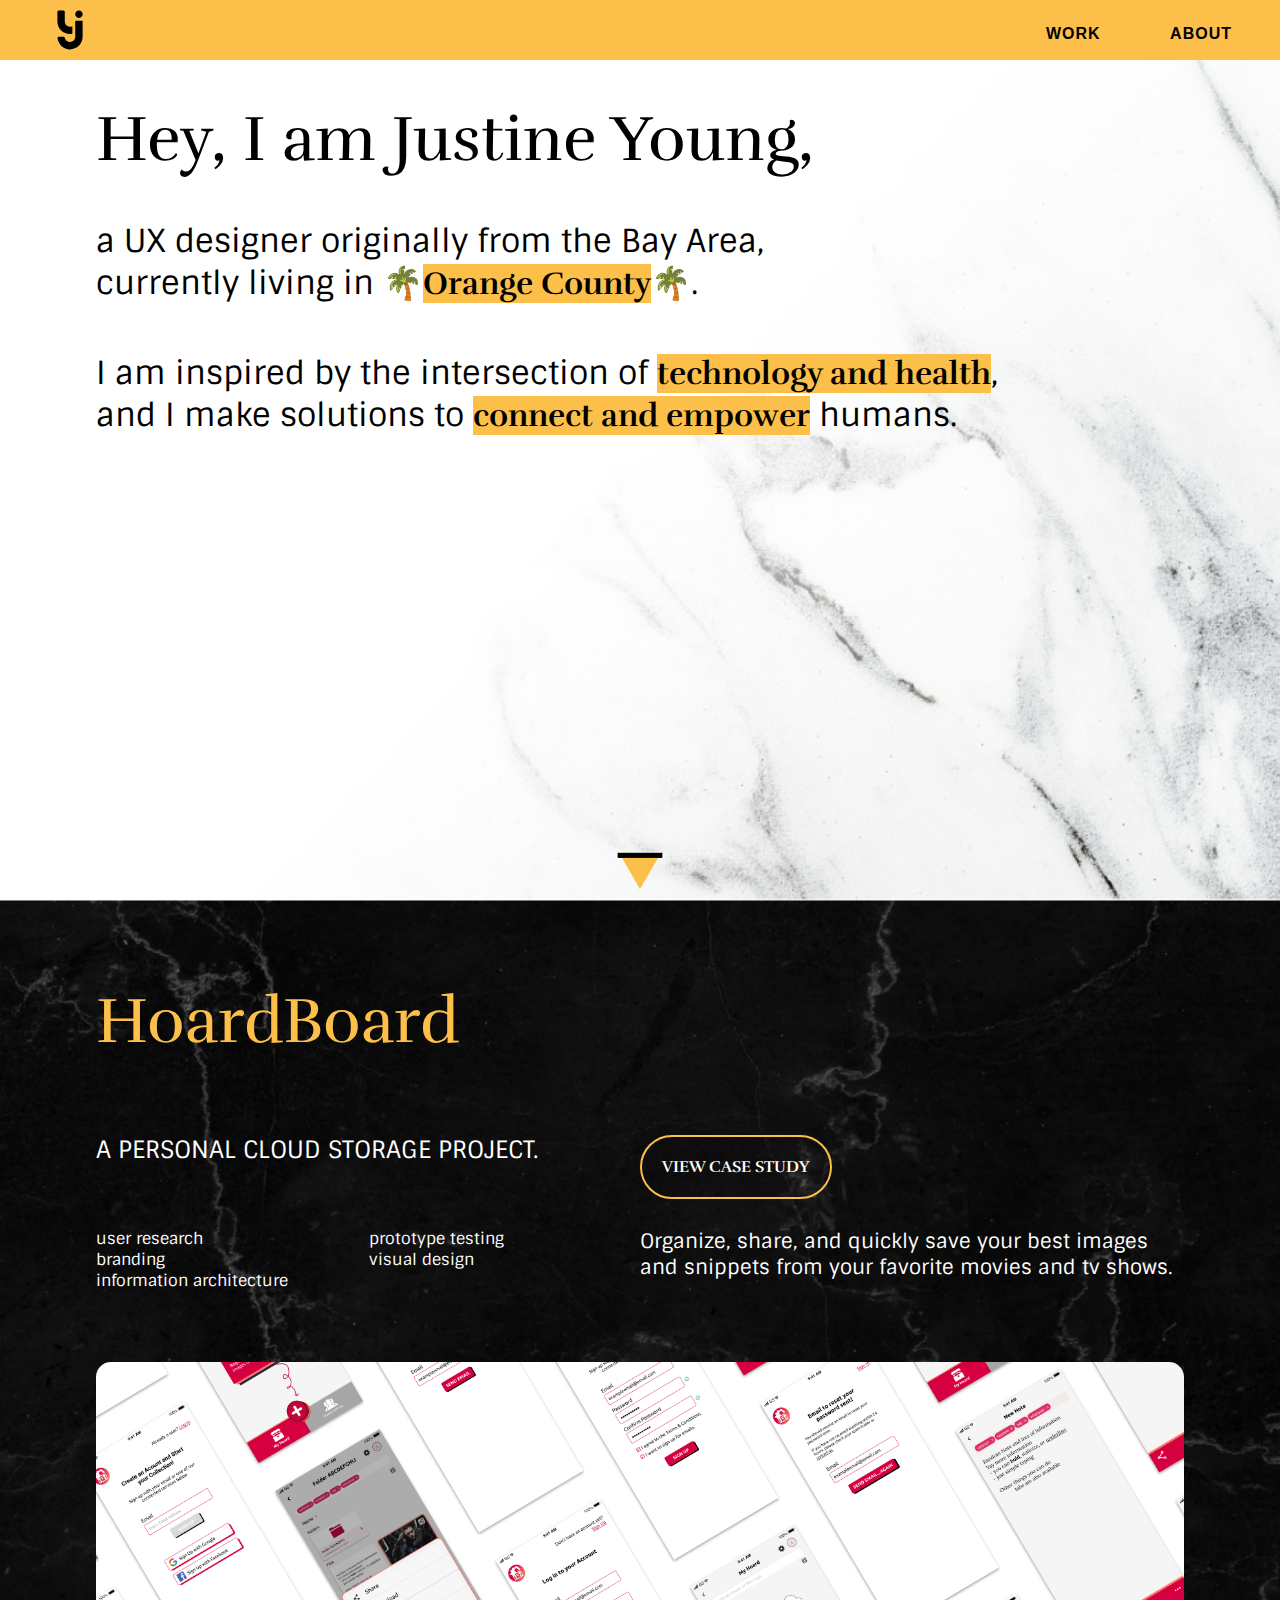
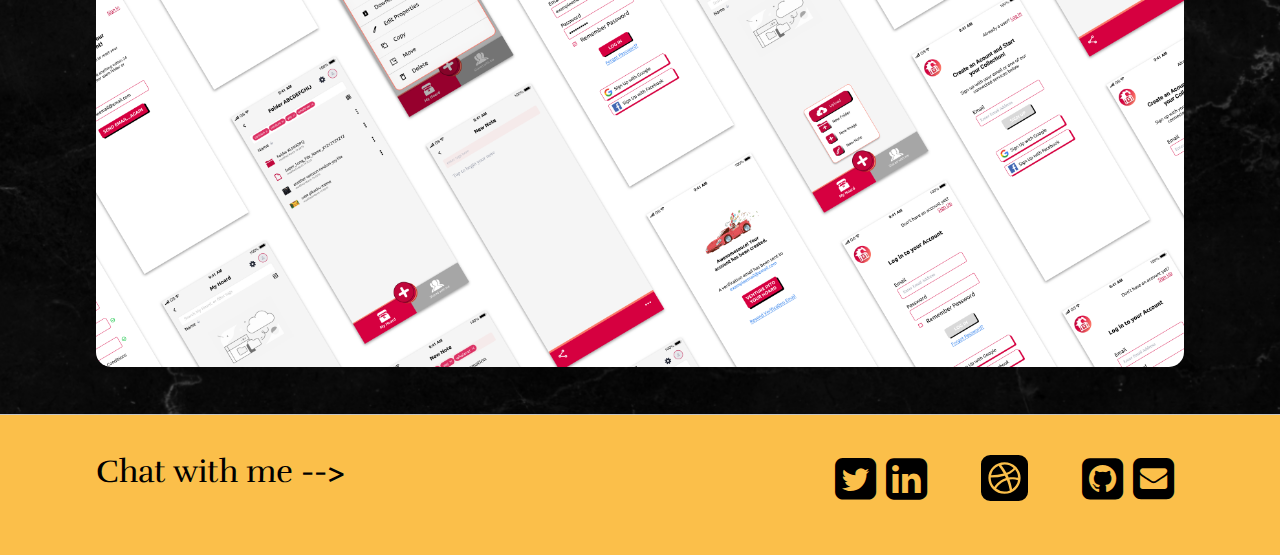
==== index.html @ e9241341 "small edits and adding hotjar tracking" ====
<!DOCTYPE html>
<html lang="en" dir="ltr">
  <head>
    <meta charset="utf-8" name="viewport" content="width=device-width, initial-scale=1">
    <title>Justine Young</title>
    <link rel="stylesheet" href="/css/reset.css">
    <link rel="stylesheet" href="/css/style.css">
    <!-- Font Awesome  -->
    <link rel="stylesheet" href="https://maxcdn.bootstrapcdn.com/font-awesome/4.7.0/css/font-awesome.min.css">
    <link href="https://fonts.googleapis.com/css?family=Rufina:400,700|Sintony:400,700&display=swap" rel="stylesheet">
    <!-- Material Design Bootstrap -->
    <link href="css/mdb.min.css" rel="stylesheet">
    <!-- Global site tag (gtag.js) - Google Analytics -->
    <script async src="https://www.googletagmanager.com/gtag/js?id=UA-151892054-1"></script>
    <script>
      window.dataLayer = window.dataLayer || [];
      function gtag(){dataLayer.push(arguments);}
      gtag('js', new Date());

      gtag('config', 'UA-151892054-1');
    </script>
    <!-- Hotjar Tracking Code for www.justinehyoung.com -->
    <script>
      (function(h,o,t,j,a,r){
          h.hj=h.hj||function(){(h.hj.q=h.hj.q||[]).push(arguments)};
          h._hjSettings={hjid:1587735,hjsv:6};
          a=o.getElementsByTagName('head')[0];
          r=o.createElement('script');r.async=1;
          r.src=t+h._hjSettings.hjid+j+h._hjSettings.hjsv;
          a.appendChild(r);
      })(window,document,'https://static.hotjar.com/c/hotjar-','.js?sv=');
    </script>
  </head>

  <body>
    <nav>
      <a href="/index.html">
        <img src="images/blacklogo-clear.svg" alt="logo" href="/index.html">
      </a>
      <a href="/project.html" alt="Work" class="vertical-center black-text"><span>Work</span></a>
      <a href="/about.html" alt="About Me" class="vertical-center black-text"><span>About</span></a>
    </nav>

    <!-- hero unit -->
    <header class="hero">
      <section class="container">
        <h1>Hey, I am Justine Young,</h1>
        <p class="herotext">
        a UX designer originally from the Bay Area,
        <br>currently living in 🌴<span class="yellowbox">Orange County</span>🌴.
        </p>
        <br>
        <p class="double-spaced herotext">
        I am inspired by the intersection of <span class="yellowbox">technology and health</span>,
        <br>
        and I make solutions to <span class="yellowbox">connect and empower</span> humans.</p>
      </section>
      <!-- <div class="arrow"> -->
        <a href="#portfolio"><img src="images/chevron.svg" alt="chevron" class="arrow"></a>
      <!-- </div> -->
    </header>

    <!-- portfolio work below -->
    <div class="portfolio" id="portfolio">
      <!-- featured work 1 - hoardboard -->
      <section class="work1 container">
        <h1>HoardBoard</h1>
        <div class="row whole switch1">
          <div class="column half2">
            <h3>A Personal Cloud Storage Project.</h3>
          </div>
          <div class="column half2">
            <a href="project.html" alt="featured work" class="viewdetails vertical-center white-text">view case study
            <a>
          </div>
        </div>
        <div class="row whole switch2">
          <div class="column half2 whole">
            <ul class="home-tasks half1">
              <li>user research</li>
              <li>branding</li>
              <li>information architecture</li>
            </ul>
            <ul class="home-tasks half1">
              <li>prototype testing</li>
              <li>visual design</li>
            </ul>
          </div>
          <div class="column half2">
            <p>Organize, share, and quickly save your best images 
              and snippets from your favorite movies and tv shows.</p>
          </div>
        </div>
        <div class="row whole switch3">
          <a href="project.html" class="hb">
            <!-- <img src="images/hoardboard-screens-white.png" 
            alt="white mobile screens" width="100%">
            <div class="middle">View Case Study</div> -->
            <div class="view overlay zoom">
                <img src="images/hoardboard-screens-white.png"
                class="img-fluid " alt="white mobile screen">
                <div class="mask flex-center rgba-white-strong">
                    <p class="black-text">View Case Study</p>
                </div>
            </div>
          </a>
          <!--Zoom effect-->
          
        </div>
      </section>
    </div>

    <footer class="container">
      <h2>Chat with me <span>--></span></h2>
      <div class="onethird">
        <a href="https://www.twitter.com/justinehyoung"><i class="fa fa-twitter-square fa-3x black-text" aria-hidden="true"></i></a>
        <a href="https://www.linkedin.com/in/justinehyoung/"><i class="fa fa-linkedin-square fa-3x black-text" aria-hidden="true"></i></a>
        <a href="https://dribbble.com/justineyoung">
          <img src="images/dribbble-square.svg" alt="" class="fa">
          <!-- <i class="fa fa-dribbble fa-3x black-text" aria-hidden="true"></i> -->
        </a>
        <a href="https://www.github.com/justineyoung"><i class="fa fa-github-square fa-3x black-text" aria-hidden="true"></i></a>
        <a href="mailto:justinehyoung@gmail.com"><i class="fa fa-envelope-square fa-3x black-text" aria-hidden="true"></i></a>
      </div>
    </footer>
  </body>
</html>
---- css/style.css ----
*, *:before, *:after {
  box-sizing: border-box;
}
/*FONT information
font-family: 'Sintony', sans-serif;
font-family: 'Rufina', serif; 
BOX SHORTHANDS
top right bottom left
vertical horizontal*/
nav {
  background-color: #FBBF4A;
  height: 60px;
  letter-spacing: 1px;
  padding: 0.5em 3em 0.5em 3em;
  position: fixed;
  text-align: right;
  text-transform: uppercase; 
  z-index: 2;
  /*elements w higher z will cause element to appear in front*/
  width: 100%;
}

.vertical-center {
  padding-left: 4em;
  position:relative;
  top: 40%;
}

nav img {
  height: 100%;
  float: left;
}

html {
  font-family: 'Sintony';
  font-size: 16px;
  scroll-behavior: smooth;
}
/* 24px is 1.5em, 32px is 2em*/
a {
  color: black;
}

main {
  display: flex;
  flex-direction: column;
  padding-top: 60px; /*should be same as nav heights*/
}

.hero {
  background: url(/images/white-marble.png) center / cover;
  display: flex;
  flex-direction: column;
  justify-content: space-between;
  padding-top: 60px; /*should be same as nav height*/
  min-height: 100vh;
}

p {
  line-height: normal;
  font-family: 'Sintony';
  font-size: 1.25em;
  padding-bottom: 1em;
}

li {
  line-height: normal;
}

.double-spaced {
  line-height: 2em;
}

h1 {
  font-size: 4em;
  font-weight: bold;
  font-family: 'Rufina', serif;
  padding-bottom: 0.75em;
}

.portfolio h1 {
  color: #FBBF4A;
}

footer h1 {
  padding-bottom: 0em;
}

.herotext {
  font-size: 2rem;
  font-family:'Sintony';
  font-weight: normal;
  line-height: normal;
}

br {
  line-height: 6em;
}

h2 {
  font-family: "Rufina";
  line-height: normal;
  font-size: 2em;
  padding-bottom: 0.5em;
  font-weight: bold;
}

h3 {
  font-family: 'Sintony';
  line-height: normal;
  text-transform: uppercase;
  font-size: 1.5em;
}

.home-tasks {
  font-family:'Sintony';
  line-height: normal;
  text-transform: lowercase;
  font-size: 1em;
}

h5 {
  line-height: normal;
}

span {
  font-weight: bold;
}

.yellowbox {
  font-family: 'Rufina', serif;
  display: inline-block;
  background-color: #FBBF4A;
}

.container {
  padding: 3em 6em 3em 6em;
  /* top right bottom left */
  /* border: 2px mediumaquamarine solid; */
}

.arrow {
  display: flex;
  align-self: flex-end;
  margin-left: auto;
  margin-right: auto;
  padding-bottom: 10px;
}

.work1 {
  background: url(/images/black-bg.png) center / cover;
  color: white;
  padding-top: 90px;
  display: flex;
  flex-flow: column wrap;
}

.work1 .column:first-child {
  padding-right: 3em;
}

/* .work1 .column:last-child {
  padding-left: 7em;
} */

.work1 img {
  width: 100%;
  border-radius: 15px;
  margin-top: 30px;
  opacity: 1;
  transition: 0.5s ease;
  backface-visibility: hidden;
}

/* .middle {
  transition: 0.5s ease;
  opacity: 0;
  position: absolute;
  top: 50%;
  left: 50%;
  transform: translate(-50%, -50%);
  -ms-transform: translate(-50%, -50%);
  text-align: center;
  border: solid 5px pink;
}

.hb:hover{
  transition: 0.5s ease;
  background-color: Grey;
  opacity: 0.5;
  z-index: 1;
}

.hb:hover .middle {
  opacity: 1;
  z-index: 1;
} */

footer {
  height: 140px;
  width: 100%;
  background-color: #FBBF4A;
  padding: 10px;
  text-align: center;
  bottom: 0;
  display: flex;
  justify-content: space-between;
  flex-flow: wrap-reverse;
}

footer .onethird {
  display: flex;
  justify-content: space-between;
  padding: 0px 5px 0px 5px;
  align-items: center;
} 

.fa {
  /* padding: 0px 5px 0px 5px; */
  margin: 0px 5px 0px 5px;
}

/* ~~~~~~~~~~~~stuff for about page~~~~~~~~~~~~ */
.top {
  display: flex;
  align-items: baseline;
  flex-flow: wrap;
}

.top h1 {
  padding-right: 0.25em;
  padding-top: 60px;
}

.me {
  width: 40%;
  float: left;
}

.introduction {
  /* width: 50%; */
  display: flex;
  flex-flow: nowrap;
  flex-flow: column;
  padding-left: 2em;
  font-size: 16px;
}

.introduction h2 {
  background-color: #FBBF4A;
  padding-bottom: 0;
  margin-bottom: 0.5em;
}

/* stuff for case study: hoardboard */
header {
  padding-top: 60px;
}

.tasks{
  font-family: Sintony;
  color: #979797;
  font-size: 18px;
  padding-top: 1em;
  /* font-weight: bold; */
  text-transform: uppercase;
}

.title p {
  font-size: 1em;
}

/* .intro h1 {
  background-color: #FBBF4A;
  display: block;
} */

.whole{
  display: flex;
  justify-content: space-between;
  flex-flow: wrap;
}

.half1 {
  width: 45%;
  /* padding-right: ; */
  /* height: auto; */
  /* border: 2px blue solid; */
}

.half2 {
  width: 50%;
  height: auto;
  /* padding-left: 20px; */
  /* border: purple 2px solid; */
}

.onethird img {
  width: 32%;
  height: auto;
}

.italic {
  font-style: italic;
}

.headerdetails {
  background-color: #3E3E3E;
  color: white;
  padding: 3em;
  display: flex;
  justify-content: space-around;
  flex-direction: column;
  /* border: 3px green solid; */
}

.headertext {
  display: flex;
  justify-content: space-between;
  padding-bottom: 2em;
  /* border: 5px red solid; */
}

.problem li {
  padding-bottom: 2em;
}

.onefourth {
  width: 50%;
  display: flex;
  justify-content: space-between;
  /* border: 2px red solid; */
}

.center {
  display: flex;
  justify-content: center;
  align-self: center;
  /* text-align: center; */
  flex-direction: column;
  align-content: center;
  justify-self: center;
  justify-items: center;
  margin: 0 auto;
  /* border: 2px sienna solid; */
}

.spanimage {
  padding-top: 50px;
  display: flex;
  flex-direction: column;
  justify-content: space-between;
}

.title {
  background-color: #FBBF4A;
  display: flex;
  padding: 2em;
  /* top right bottom left */
  /* border: pink 2px solid; */
  flex-direction: column;
  font-size: 1.25em;
}

.caption {
  font-size: 0.85em;
  text-align: center;
  padding: 0.5em;
}

.title h2 {
  text-align: center;
  padding-bottom: 1em;
}

.title p {
  width: 75%;
  align-self: center;
}

h4 {
  font-family: 'Rufina';
  font-size: 1.25em;
  padding-bottom: 1em;
}

.halfspace {
  padding-bottom: 1em;
}

.space {
  padding-bottom: 2em;
}

.viewdetails {
  /* background-color: #FBBF4A; */
  padding: 1.25em;
  border-radius: 2em;
  text-align: center;
  font-weight: bold;
  font-family: 'Rufina';
  text-transform: uppercase;
  font-size: 1em;
  /* display: block; */
  margin-top: 2em;
  border: 2px solid #FBBF4A;
}

.callout {
  background-color: #454545;
  color: white;
  padding: 2em;
  font-size: 1.25rem;
  margin-left: 3em;
  margin-right: 3em;
  margin-bottom: 3em;
}

.callouttitle {
  font-weight: bold;
  padding-bottom: 1em;
}

.wrapper {
  padding-left: 1em;
  padding-right: 1em;
}

.onethird {
  width: 33%;
  /* padding: 2em; */
  height: auto;
  /* border: 2px palevioletred solid; */
}

.competitiveanalysis {
  padding: 3em;
  text-align: center;
  /* border: 2px salmon solid; */
}

.facts li {
  padding-bottom: 1em;
  padding-left: 1em;
  padding-right: 1em;
  text-align: left;
  /* border: 2px solid pink; */
}

.seventyfive {
  width: 75%;
  line-height: normal;
  /* padding-bottom: 1em; */
}

.userpersonas {
  padding-left: 6em;
  padding-right: 6em;
  /* border: 2px red solid; */
}

.persona {
  padding: 2em;
  /* border: 2px pink solid; */
}

h5 {
  font-size: 1.5em;
  color: #979797;
  font-weight: bold;
  padding-bottom: 0.75em;
}

th, td {
  vertical-align: middle;
  text-align: left;
  padding: 1em;
}

th {
  font-weight: bold;
  font-size: 1.25em;
  /* background-color: #FBBF4A; */
  border-top-left-radius: 10px;
  border-top-right-radius: 10px;
}

table, th, td {
  border-bottom: 1px lightgoldenrodyellow solid;
  /* padding: 1em; */
}

table {
  width:80%;
  line-height: normal;
  background-color: #FBBF4A;
  /* background-color: #F3F3F3; */
  border-radius: 10px;
}

/* tr:nth-child(even) {
  background-color: #FFDB94;
} */

td:first-child {
  padding-right: 5em;
}

.userflows {
  display: flex;
  flex-flow: column nowrap;
}

.highlight {
  /* background-color: #343333; */
  background-color: #F3F3F3;
  /* color: white; */
  padding: 2em 4em 2em 4em;
}

.highlighttext {
  font-size: 1.25em;
  text-align: center;
  font-weight: bold;
}

ol {
  list-style-type: numeric;
  list-style-position: inside;
}

.row {
  /* border: 2px seagreen solid; */
  display: flex;
  padding-top: 2em;
}

.column img {
  width: 100%;
  display:flex;
  /* justify-content: flex-end; */
  /* align-items: baseline; */
}

.moodboard.column {
  padding-left: 4em;
  padding-right: 4em;
}

.moodboard.column h4 {
  font-size: 1.5em;
  font-weight: bold;
}

.brainstorm.column {
  padding-left: 1em;
  padding-right: 1em;
}

.brainstorm.row {
  padding-left: 2em;
  padding-right: 2em;
}

.refine {
  background-color: #F3F3F3;
}

.half2.refine img {
  padding-bottom: 2em;  
}

.preferencetests {
  background-color: #444;
  color: white;
  padding: 5em;
  /* border: 2px red solid; */
  margin-left: 3em;
  margin-right: 3em;
}

.conclusion {
  background-color: black;
  color: white;
  padding: 8em 5em 8em 5em;
}

.twothirds {
  width: 66%;
  height: auto;
  /* border: 2px solid slateblue; */
}

  /* for every h2 element in a div with 
  row class in the conclusion class */
.conclusion div.row h2 {
  text-align: right;
}

.preferencetests h5 {
  color: white;
}

.test, .challenge {
  padding-top: 3em;
  padding-bottom: 3em;
}

.test .whole {
  /* border: 5px #FBBF4A solid; */
  background-color: #5F5F5F;
  padding: 3em;
  border-radius: 10px;
  margin-bottom: 2em;
}

.test1 .row:last-child, .test2 .row:last-child, .challenge .row {
  padding-top: 0px;
}

.test .twothirds {
  width: 60%;
}

hr {
  background-color: #FBBF4A;
  /* display: block; */
  height: 1px;
  border:0;
  width: 50%;
  border-color: #FBBF4A;
  color: #FBBF4A;
}

.usabilitytests .column {
  padding: 2em;
}

.usabilitytests h5 {
  color: black;
}

.spacebefore {
  padding-top: 5em;
}

.finalmockups .whole{
  background: url(/hoardboardimages/finalmockups-mobile.png) center / cover;
  display: flex;
  min-height: 75vh;
  justify-content: center;
}

.finalmockups .viewdetails {
  background-color: #FBBF4A;
}

.conclusion .onethird {
  padding-right: 2em;
}

.underline {
  border-bottom: 2px #FBBF4A solid;
  display: inline-block;
  line-height: 18px;
  margin-bottom: 0.75em;
}

.underline-simple {
  text-decoration: underline;
  text-decoration-color: #FBBF4A;
}

/* .column {
  border: 2px orange dotted;
} */

/* phones */
@media screen and (max-width: 575px) {
  .container {
    padding: 1em;
  }

  .row {
    flex-flow: wrap column;
  }

  .onethird {
    width: 100%;
    margin-top: 1em;
  }
  .intro img {
    display: none;
  }

  .intro a {
    background: #FBBF4A;
  }

  footer .onethird {
    width: 100%;
  }
  
}

/* tablets */
@media screen and (max-width: 991px) {
  .container {
    padding: 2em;
  }
  .me {    
    padding: 200px;
    background: url(/images/aboutme.jpg) center / cover;
    margin-bottom: 2em;
  }

  .aboutme img {
    display: none;
  }

  .introduction {
    display: flex;
    flex-flow: column nowrap;
    padding-left: 0em;
    }

  .top h1{
    padding-bottom: 0.2em;
  }

  .aboutme {
    display: flex;
    float: none;
    flex-flow: column wrap;
  }

  .me {
    width: 100%;
    height: 30%;
  }

  .work1 h3, .work1 h1, .work1 .viewdetails {
    text-align: center;
    display: flex;
    justify-content: center;
    width: 100%;
  }

  .whole, .solution, .headertext {
    flex-flow: wrap column;
  }

  .whole.competitiveanalysis {
    flex-flow: wrap;
  }

  .work1 .half1, .work1 .half2,
  .work1 .row, .work1 .column:first-child {
    padding-top: 0.25em;
    margin-top: 0;
  }

  .work1 .whole.half2 {
    display: flex;
    flex-flow: row;
    padding-bottom: 1em;
  }

  .work1 .home-tasks.half1 {
    width:  50%;
  }

  /* .work1 .half2.whole {
    width: 75%;
    align-self: center;
  } */

  /* .switch1 {
    order: 1;
    border: 2px red solid;
  }

  .switch2 {
    order: 3;
    border: 2px orange solid;
  }

  .switch3 {
    order: 2;
    border: 2px yellow solid; 
  }*/
  .column {
    margin-top: 1em;
    margin-bottom: 1em;
  }
  
  .half1, .half2, .onefourth, .twothirds, .seventyfive, table{
    width: 100%;
    margin-top: 1em;
  }

  .intro .half2 {
    display: flex;
    flex-flow: row wrap;
  }

  /* tasks */
  .intro .half1 .whole{
    display: flex;
    flex-flow: row;
  }

  .userpersonas {
    padding: 0;
  }
  
  .conclusion div.row h2 {
    text-align: left;
  }

  .conclusion {
    padding: 2em;
  }

  .preferencetests {
    padding: 1.5em;
    margin-left: 2em;
    margin-right: 2em;
  }

  .test .twothirds, .test .onethird {
    width: 100%;
  }

  .test1 .whole, .test2 .whole {
    display: flex;
    flex-flow: wrap-reverse;
  }

  footer {
    display: flex;
    flex-flow: column;
    height: auto;
    text-align: center;
    align-items: center;
  }

  footer span {
    display: none;
  }

  footer .onethird {
    width: 50%;
  }
}

/* laptops */
@media screen and (max-width: 1199px) {
 
}
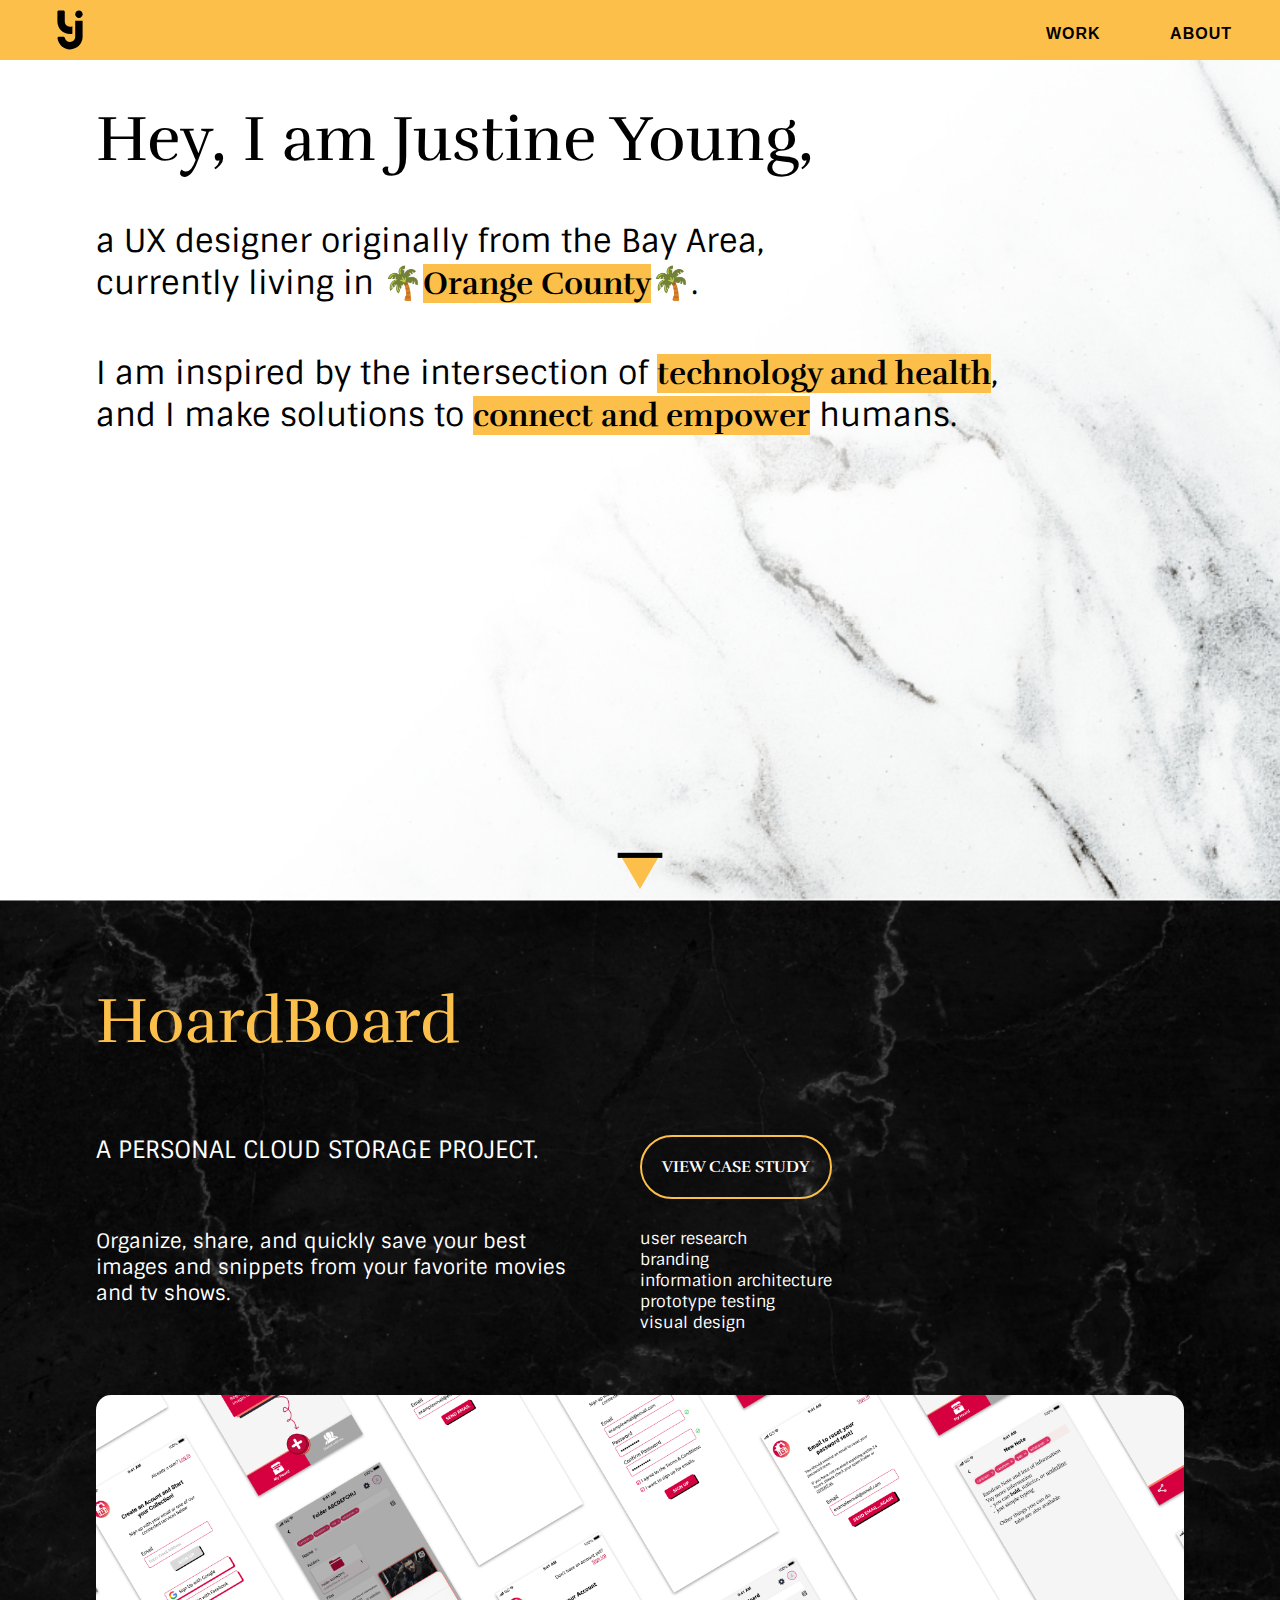
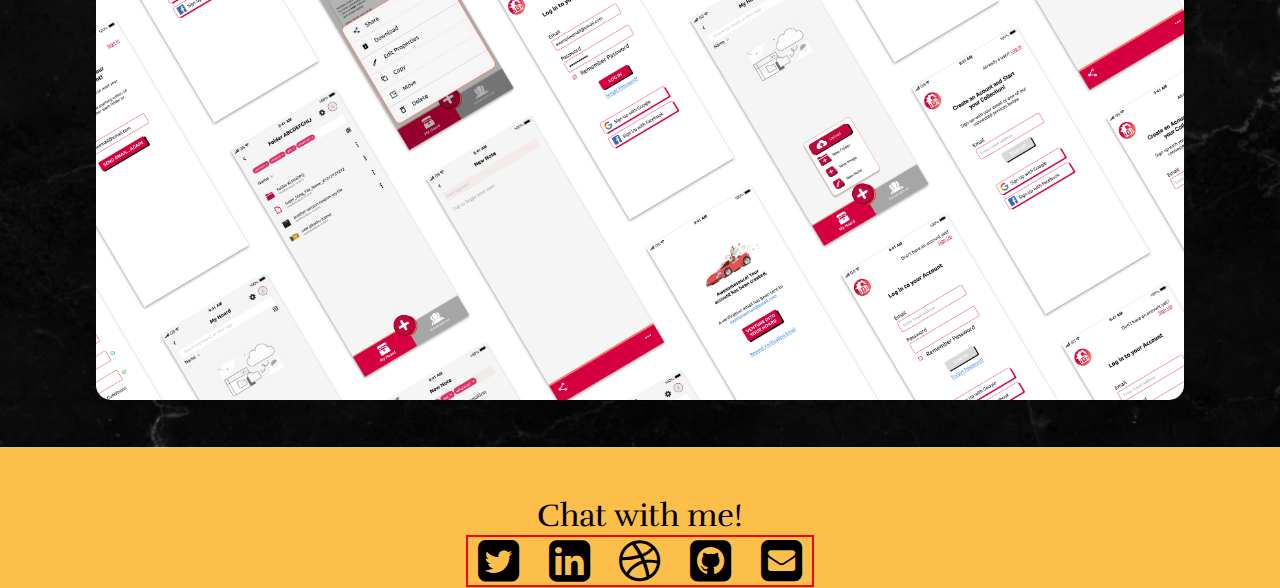
==== commit 33b7a512: "update to layout and footer updates" ====
--- a/index.html
+++ b/index.html
@@ -37,8 +37,8 @@
       <a href="/index.html">
         <img src="images/blacklogo-clear.svg" alt="logo" href="/index.html">
       </a>
-      <a href="/project.html" alt="Work" class="vertical-center black-text"><span>Work</span></a>
-      <a href="/about.html" alt="About Me" class="vertical-center black-text"><span>About</span></a>
+      <a href="/project.html" alt="Work" class="vertical-center"><span>Work</span></a>
+      <a href="/about.html" alt="About Me" class="vertical-center"><span>About</span></a>
     </nav>
 
     <!-- hero unit -->
@@ -64,32 +64,39 @@
     <div class="portfolio" id="portfolio">
       <!-- featured work 1 - hoardboard -->
       <section class="work1 container">
-        <h1>HoardBoard</h1>
+        <a href="/project.html"><h1>HoardBoard</h1>
+        </a>
         <div class="row whole switch1">
           <div class="column half2">
             <h3>A Personal Cloud Storage Project.</h3>
           </div>
           <div class="column half2">
             <a href="project.html" alt="featured work" class="viewdetails vertical-center white-text">view case study
-            <a>
+            </a>
           </div>
         </div>
         <div class="row whole switch2">
+          <div class="column half2">
+            <p>Organize, share, and quickly save your best images 
+              and snippets from your favorite movies and tv shows.</p>
+          </div>
           <div class="column half2 whole">
             <ul class="home-tasks half1">
               <li>user research</li>
               <li>branding</li>
               <li>information architecture</li>
-            </ul>
-            <ul class="home-tasks half1">
               <li>prototype testing</li>
               <li>visual design</li>
             </ul>
+            <!-- <ul class="home-tasks half1">
+              <li>prototype testing</li>
+              <li>visual design</li>
+            </ul> -->
           </div>
-          <div class="column half2">
+          <!-- <div class="column half2">
             <p>Organize, share, and quickly save your best images 
               and snippets from your favorite movies and tv shows.</p>
-          </div>
+          </div> -->
         </div>
         <div class="row whole switch3">
           <a href="project.html" class="hb">
@@ -105,19 +112,21 @@
             </div>
           </a>
           <!--Zoom effect-->
-          
         </div>
       </section>
     </div>
 
     <footer class="container">
-      <h2>Chat with me <span>--></span></h2>
+      <div>
+        
+      </div>
+      <h2>Chat with me!</h2>
       <div class="onethird">
         <a href="https://www.twitter.com/justinehyoung"><i class="fa fa-twitter-square fa-3x black-text" aria-hidden="true"></i></a>
         <a href="https://www.linkedin.com/in/justinehyoung/"><i class="fa fa-linkedin-square fa-3x black-text" aria-hidden="true"></i></a>
         <a href="https://dribbble.com/justineyoung">
-          <img src="images/dribbble-square.svg" alt="" class="fa">
-          <!-- <i class="fa fa-dribbble fa-3x black-text" aria-hidden="true"></i> -->
+          <!-- <img src="images/dribbble-square.svg" alt="" class="fa"> -->
+          <i class="fa fa-dribbble fa-3x black-text" aria-hidden="true"></i>
         </a>
         <a href="https://www.github.com/justineyoung"><i class="fa fa-github-square fa-3x black-text" aria-hidden="true"></i></a>
         <a href="mailto:justinehyoung@gmail.com"><i class="fa fa-envelope-square fa-3x black-text" aria-hidden="true"></i></a>
--- a/css/style.css
+++ b/css/style.css
@@ -41,6 +41,10 @@
   color: black;
 }
 
+nav a:hover {
+  color: white;
+}
+
 main {
   display: flex;
   flex-direction: column;
@@ -82,7 +86,7 @@
   color: #FBBF4A;
 }
 
-footer h1 {
+footer h2 {
   padding-bottom: 0em;
 }
 
@@ -200,12 +204,15 @@
   height: 140px;
   width: 100%;
   background-color: #FBBF4A;
-  padding: 10px;
+  padding-top: 3em;
+  padding-bottom: 3em;
   text-align: center;
   bottom: 0;
   display: flex;
-  justify-content: space-between;
-  flex-flow: wrap-reverse;
+  /* justify-content: space-between; */
+  /* flex-flow: wrap-reverse; */
+  flex-flow: column;
+  align-items: center;
 }
 
 footer .onethird {
@@ -213,7 +220,12 @@
   justify-content: space-between;
   padding: 0px 5px 0px 5px;
   align-items: center;
+  border: 2px red solid;
 } 
+
+footer a:hover {
+  background: white;
+}
 
 .fa {
   /* padding: 0px 5px 0px 5px; */
@@ -290,7 +302,9 @@
 
 .half2 {
   width: 50%;
-  height: auto;
+  /* height: auto; */
+  display: block;
+  /* height: 100%; */
   /* padding-left: 20px; */
   /* border: purple 2px solid; */
 }
@@ -298,6 +312,7 @@
 .onethird img {
   width: 32%;
   height: auto;
+  /* border: seagreen 2px solid; */
 }
 
 .italic {
@@ -347,6 +362,7 @@
 
 .spanimage {
   padding-top: 50px;
+  align-items: center;
   display: flex;
   flex-direction: column;
   justify-content: space-between;
@@ -411,8 +427,8 @@
   color: white;
   padding: 2em;
   font-size: 1.25rem;
-  margin-left: 3em;
-  margin-right: 3em;
+  margin-left: 10em;
+  margin-right: 10em;
   margin-bottom: 3em;
 }
 
@@ -427,7 +443,7 @@
 }
 
 .onethird {
-  width: 33%;
+  width: 32%;
   /* padding: 2em; */
   height: auto;
   /* border: 2px palevioletred solid; */
@@ -437,6 +453,11 @@
   padding: 3em;
   text-align: center;
   /* border: 2px salmon solid; */
+}
+
+.shadow {
+  -webkit-box-shadow: 0 0 10px #C5c5c5;
+  box-shadow: 0 0 10px #C5c5c5;
 }
 
 .facts li {
@@ -571,8 +592,8 @@
 }
 
 .preferencetests {
-  background-color: #444;
-  color: white;
+  background-color: #F5F5F5;
+  color: black;
   padding: 5em;
   /* border: 2px red solid; */
   margin-left: 3em;
@@ -598,7 +619,7 @@
 }
 
 .preferencetests h5 {
-  color: white;
+  color: black;
 }
 
 .test, .challenge {
@@ -608,7 +629,7 @@
 
 .test .whole {
   /* border: 5px #FBBF4A solid; */
-  background-color: #5F5F5F;
+  background-color: #D3D3D3;
   padding: 3em;
   border-radius: 10px;
   margin-bottom: 2em;
@@ -644,6 +665,10 @@
   padding-top: 5em;
 }
 
+.marginbefore {
+  margin-top: 5em;
+}
+
 .finalmockups .whole{
   background: url(/hoardboardimages/finalmockups-mobile.png) center / cover;
   display: flex;
@@ -689,6 +714,7 @@
     width: 100%;
     margin-top: 1em;
   }
+
   .intro img {
     display: none;
   }
@@ -708,6 +734,7 @@
   .container {
     padding: 2em;
   }
+
   .me {    
     padding: 200px;
     background: url(/images/aboutme.jpg) center / cover;
@@ -800,8 +827,8 @@
   }
 
   .intro .half2 {
-    display: flex;
-    flex-flow: row wrap;
+    display: block;
+    /* flex-flow: row wrap; */
   }
 
   /* tasks */
@@ -845,9 +872,9 @@
     align-items: center;
   }
 
-  footer span {
+  /* footer span {
     display: none;
-  }
+  } */
 
   footer .onethird {
     width: 50%;
@@ -856,5 +883,10 @@
 
 /* laptops */
 @media screen and (max-width: 1199px) {
- 
+  /* .container {
+    padding-top: 2em;
+    padding-bottom: 2em;
+    padding-left: 5em;
+    padding-right: 5em;
+  } */
 }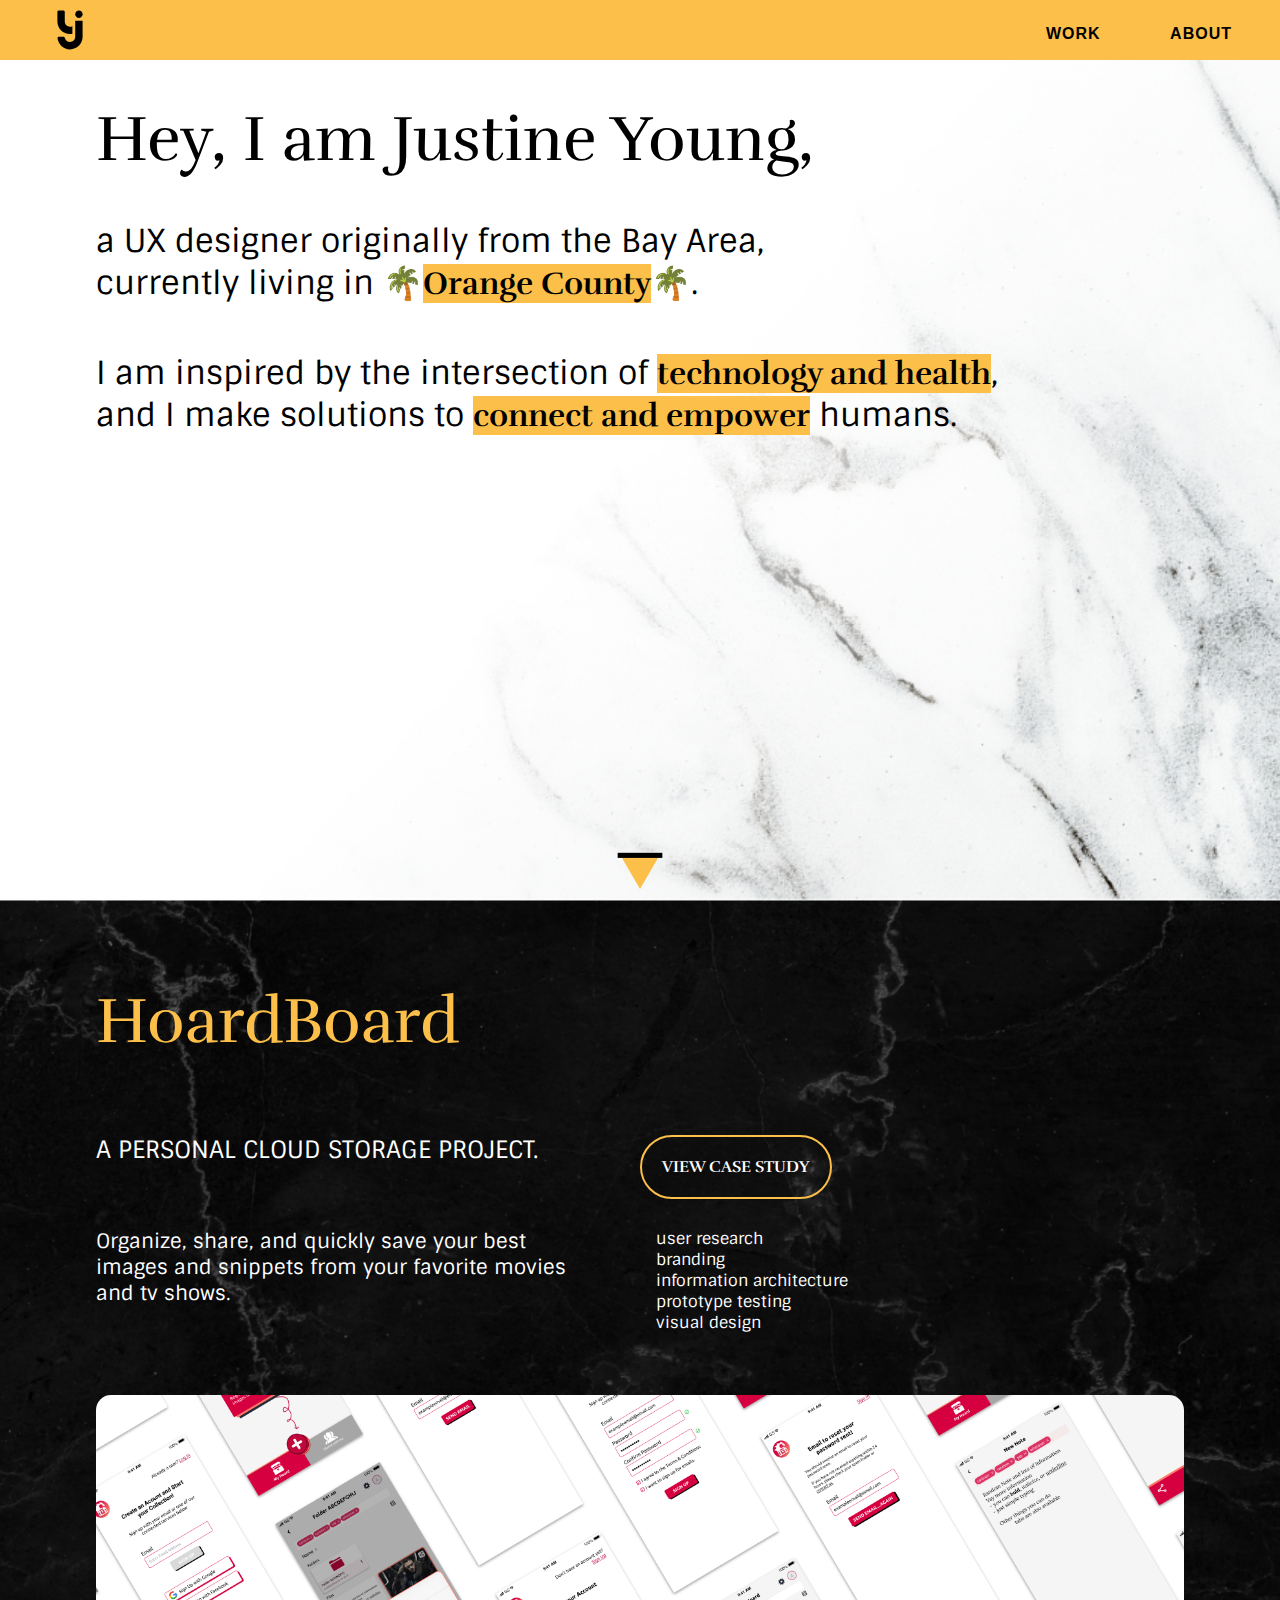
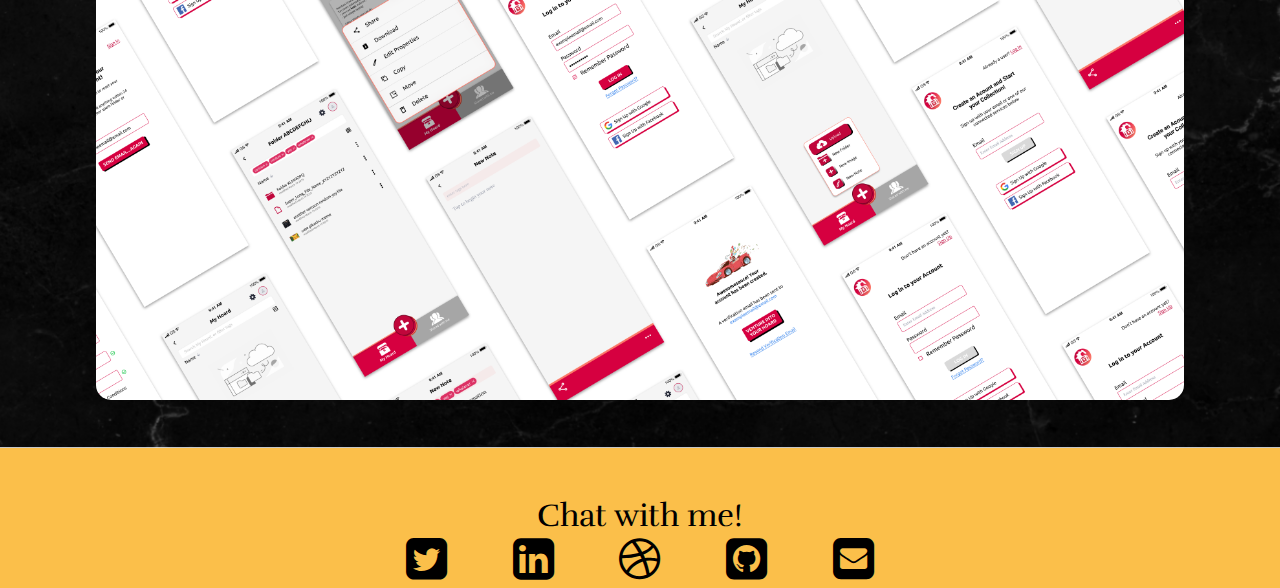
==== commit a4b3b3fa: "footer layout" ====
--- a/index.html
+++ b/index.html
@@ -117,19 +117,18 @@
     </div>
 
     <footer class="container">
-      <div>
-        
-      </div>
-      <h2>Chat with me!</h2>
-      <div class="onethird">
-        <a href="https://www.twitter.com/justinehyoung"><i class="fa fa-twitter-square fa-3x black-text" aria-hidden="true"></i></a>
-        <a href="https://www.linkedin.com/in/justinehyoung/"><i class="fa fa-linkedin-square fa-3x black-text" aria-hidden="true"></i></a>
-        <a href="https://dribbble.com/justineyoung">
-          <!-- <img src="images/dribbble-square.svg" alt="" class="fa"> -->
-          <i class="fa fa-dribbble fa-3x black-text" aria-hidden="true"></i>
-        </a>
-        <a href="https://www.github.com/justineyoung"><i class="fa fa-github-square fa-3x black-text" aria-hidden="true"></i></a>
-        <a href="mailto:justinehyoung@gmail.com"><i class="fa fa-envelope-square fa-3x black-text" aria-hidden="true"></i></a>
+      <div class="box center">
+        <h2>Chat with me!</h2>
+        <div class="onethird">
+          <a href="https://www.twitter.com/justinehyoung"><i class="fa fa-twitter-square fa-3x black-text" aria-hidden="true"></i></a>
+          <a href="https://www.linkedin.com/in/justinehyoung/"><i class="fa fa-linkedin-square fa-3x black-text" aria-hidden="true"></i></a>
+          <a href="https://dribbble.com/justineyoung">
+            <!-- <img src="images/dribbble-square.svg" alt="" class="fa"> -->
+            <i class="fa fa-dribbble fa-3x black-text" aria-hidden="true"></i>
+          </a>
+          <a href="https://www.github.com/justineyoung"><i class="fa fa-github-square fa-3x black-text" aria-hidden="true"></i></a>
+          <a href="mailto:justinehyoung@gmail.com"><i class="fa fa-envelope-square fa-3x black-text" aria-hidden="true"></i></a>
+        </div>
       </div>
     </footer>
   </body>
--- a/css/style.css
+++ b/css/style.css
@@ -121,6 +121,7 @@
   line-height: normal;
   text-transform: lowercase;
   font-size: 1em;
+  padding-left: 1em;
 }
 
 h5 {
@@ -204,23 +205,29 @@
   height: 140px;
   width: 100%;
   background-color: #FBBF4A;
-  padding-top: 3em;
-  padding-bottom: 3em;
+  /* padding-top: 3em;
+  padding-bottom: 3em; */
   text-align: center;
-  bottom: 0;
-  display: flex;
-  /* justify-content: space-between; */
-  /* flex-flow: wrap-reverse; */
+  /* bottom: 0; */
+}
+
+.box {
+  display: flex;
   flex-flow: column;
-  align-items: center;
+  /* align-content: center; */
+  width: 50%;
+  /* align-self: center; */
+  /* border: green 2px solid; */
 }
 
 footer .onethird {
-  display: flex;
-  justify-content: space-between;
+  width: 100%;
+  display: flex;
+  justify-content: space-around;
   padding: 0px 5px 0px 5px;
   align-items: center;
-  border: 2px red solid;
+  align-self: center;
+  /* border: 2px red solid; */
 } 
 
 footer a:hover {
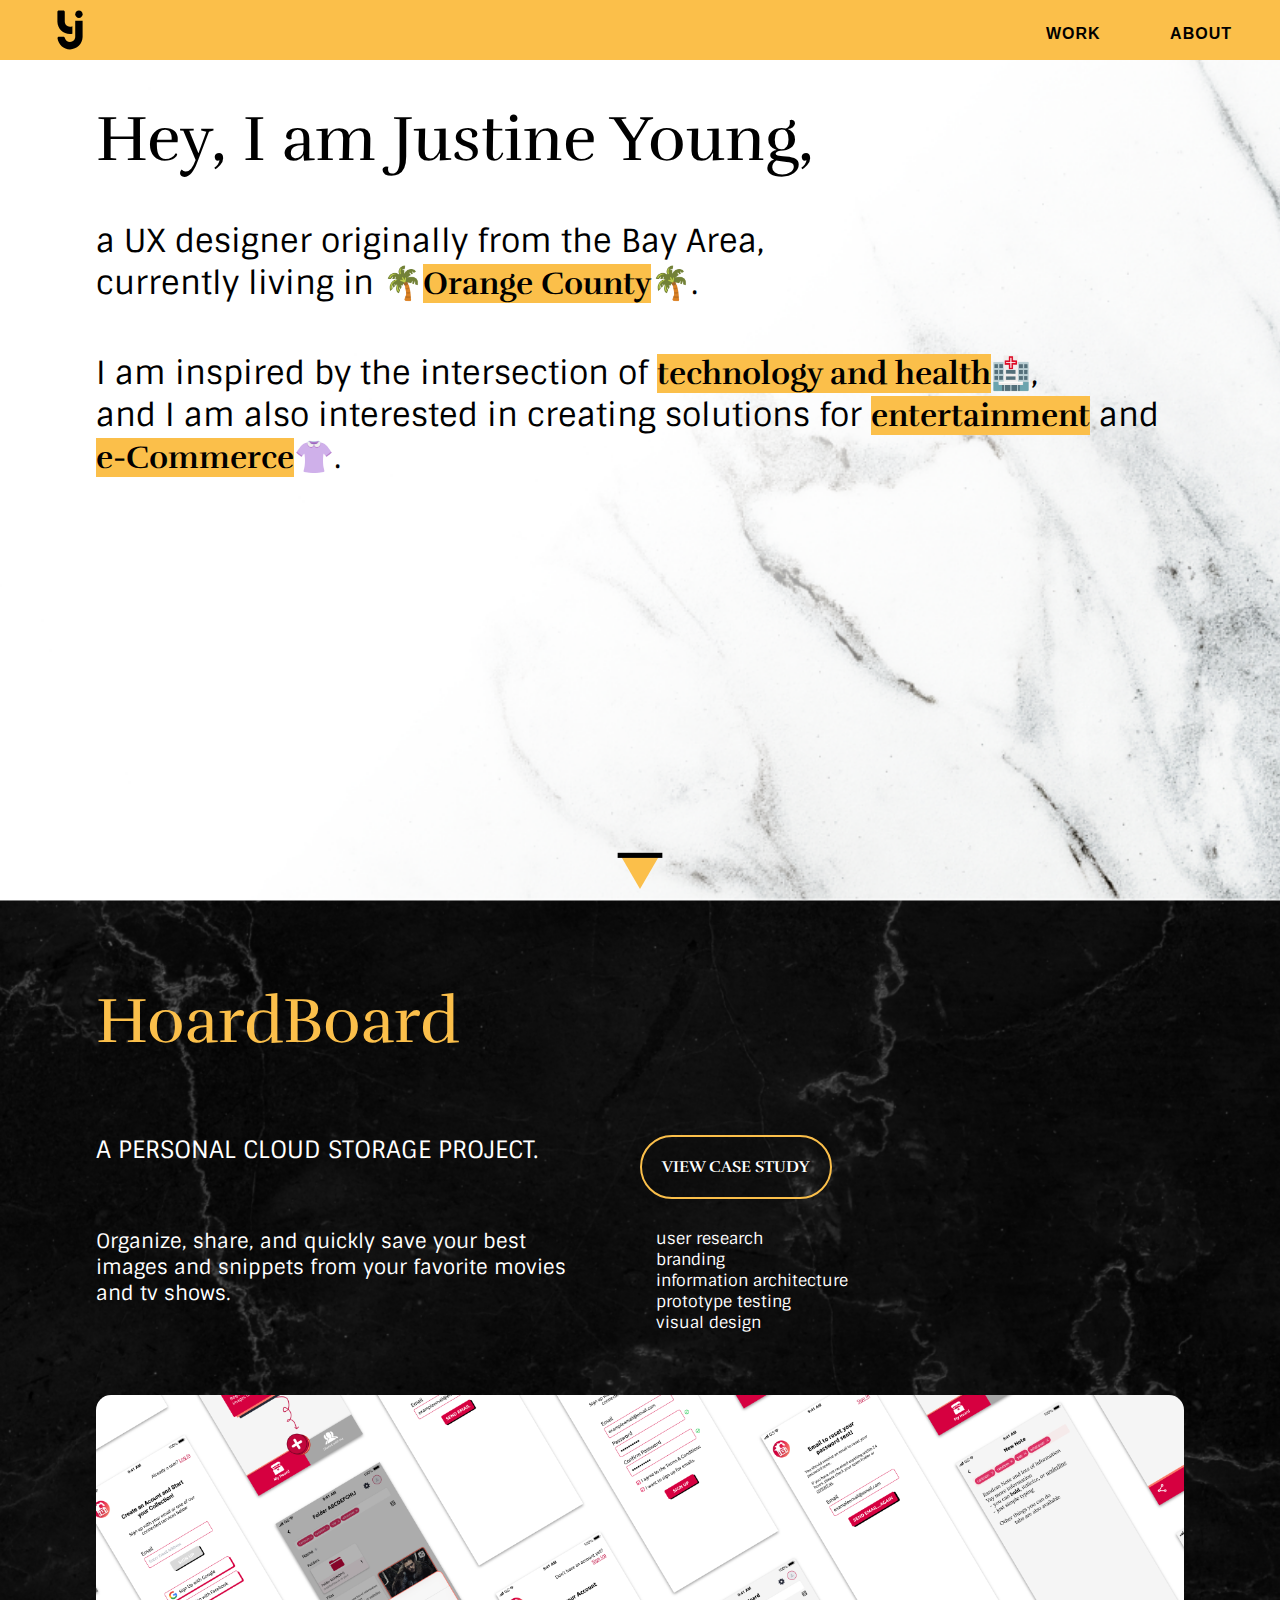
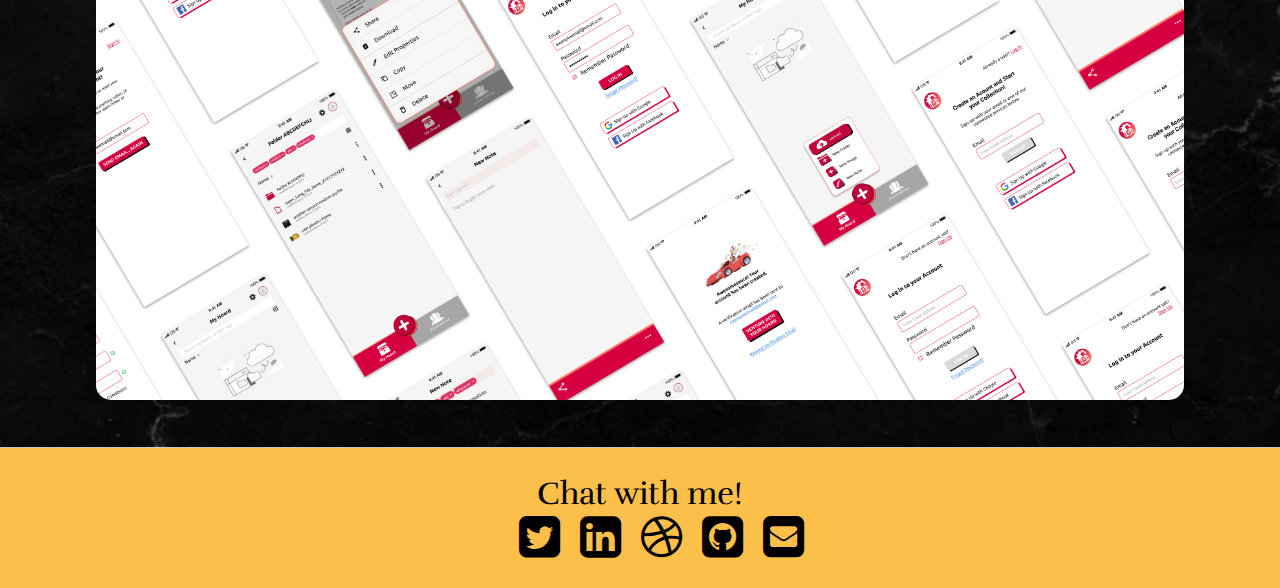
==== commit d47616c8: "layout updates and hover" ====
--- a/index.html
+++ b/index.html
@@ -51,9 +51,9 @@
         </p>
         <br>
         <p class="double-spaced herotext">
-        I am inspired by the intersection of <span class="yellowbox">technology and health</span>,
+        I am inspired by the intersection of <span class="yellowbox">technology and health</span>🏥,
         <br>
-        and I make solutions to <span class="yellowbox">connect and empower</span> humans.</p>
+        and I am also interested in creating solutions for <span class="yellowbox">entertainment</span> and <span class="yellowbox">e-Commerce</span>👚.</p>
       </section>
       <!-- <div class="arrow"> -->
         <a href="#portfolio"><img src="images/chevron.svg" alt="chevron" class="arrow"></a>
--- a/css/style.css
+++ b/css/style.css
@@ -39,10 +39,12 @@
 /* 24px is 1.5em, 32px is 2em*/
 a {
   color: black;
+  text-decoration: none;
 }
 
 nav a:hover {
   color: white;
+  -webkit-transition: 0.2s;
 }
 
 main {
@@ -88,6 +90,7 @@
 
 footer h2 {
   padding-bottom: 0em;
+  /* border: pink 2px solid; */
 }
 
 .herotext {
@@ -209,19 +212,20 @@
   padding-bottom: 3em; */
   text-align: center;
   /* bottom: 0; */
+  display: flex;
+  /* align-content: center; */
+  align-self: center;
 }
 
 .box {
   display: flex;
   flex-flow: column;
-  /* align-content: center; */
   width: 50%;
-  /* align-self: center; */
   /* border: green 2px solid; */
 }
 
 footer .onethird {
-  width: 100%;
+  width: 50%;
   display: flex;
   justify-content: space-around;
   padding: 0px 5px 0px 5px;
@@ -236,7 +240,7 @@
 
 .fa {
   /* padding: 0px 5px 0px 5px; */
-  margin: 0px 5px 0px 5px;
+  margin: 0px 10px 0px 10px;
 }
 
 /* ~~~~~~~~~~~~stuff for about page~~~~~~~~~~~~ */
@@ -322,14 +326,20 @@
   /* border: seagreen 2px solid; */
 }
 
-.italic {
-  font-style: italic;
+.emphasis {
+  display: inline-block;
+  background: #FBBF4A;
+  color: black;
+}
+
+.indentation {
+  margin-left: 1em;
 }
 
 .headerdetails {
   background-color: #3E3E3E;
   color: white;
-  padding: 3em;
+  padding: 5em;
   display: flex;
   justify-content: space-around;
   flex-direction: column;
@@ -341,6 +351,21 @@
   justify-content: space-between;
   padding-bottom: 2em;
   /* border: 5px red solid; */
+}
+
+.solution {
+  display: flex;
+  justify-content: space-between;
+  flex-flow: row;
+  /* width: 75%; */
+  /* font-size: 0.85em; */
+  /* border: 2px red solid; */
+}
+
+.solution .half2 {
+  display: flex;
+  flex-flow: column wrap;
+  /* border: 2px pink solid; */
 }
 
 .problem li {
@@ -429,13 +454,19 @@
   border: 2px solid #FBBF4A;
 }
 
+.viewdetails:hover {
+  background-color: #FBBF4A;
+  -webkit-transition: 0.5s;
+}
+
 .callout {
   background-color: #454545;
   color: white;
   padding: 2em;
   font-size: 1.25rem;
-  margin-left: 10em;
-  margin-right: 10em;
+  width: 50%;
+  /* margin-left: 20em;
+  margin-right: 20em; */
   margin-bottom: 3em;
 }
 
@@ -443,6 +474,20 @@
   font-weight: bold;
   padding-bottom: 1em;
 }
+
+.halftopmargin {
+  margin-top: 0.5em;
+}
+
+/* .callout ul{
+  list-style: none;
+}
+
+li::before {
+  content: "•";
+  margin-right: 0.5em;
+  margin-left: 0.5em;
+} */
 
 .wrapper {
   padding-left: 1em;
@@ -685,6 +730,10 @@
 
 .finalmockups .viewdetails {
   background-color: #FBBF4A;
+}
+
+.finalmockups .viewdetails:hover {
+  background-color: white;
 }
 
 .conclusion .onethird {
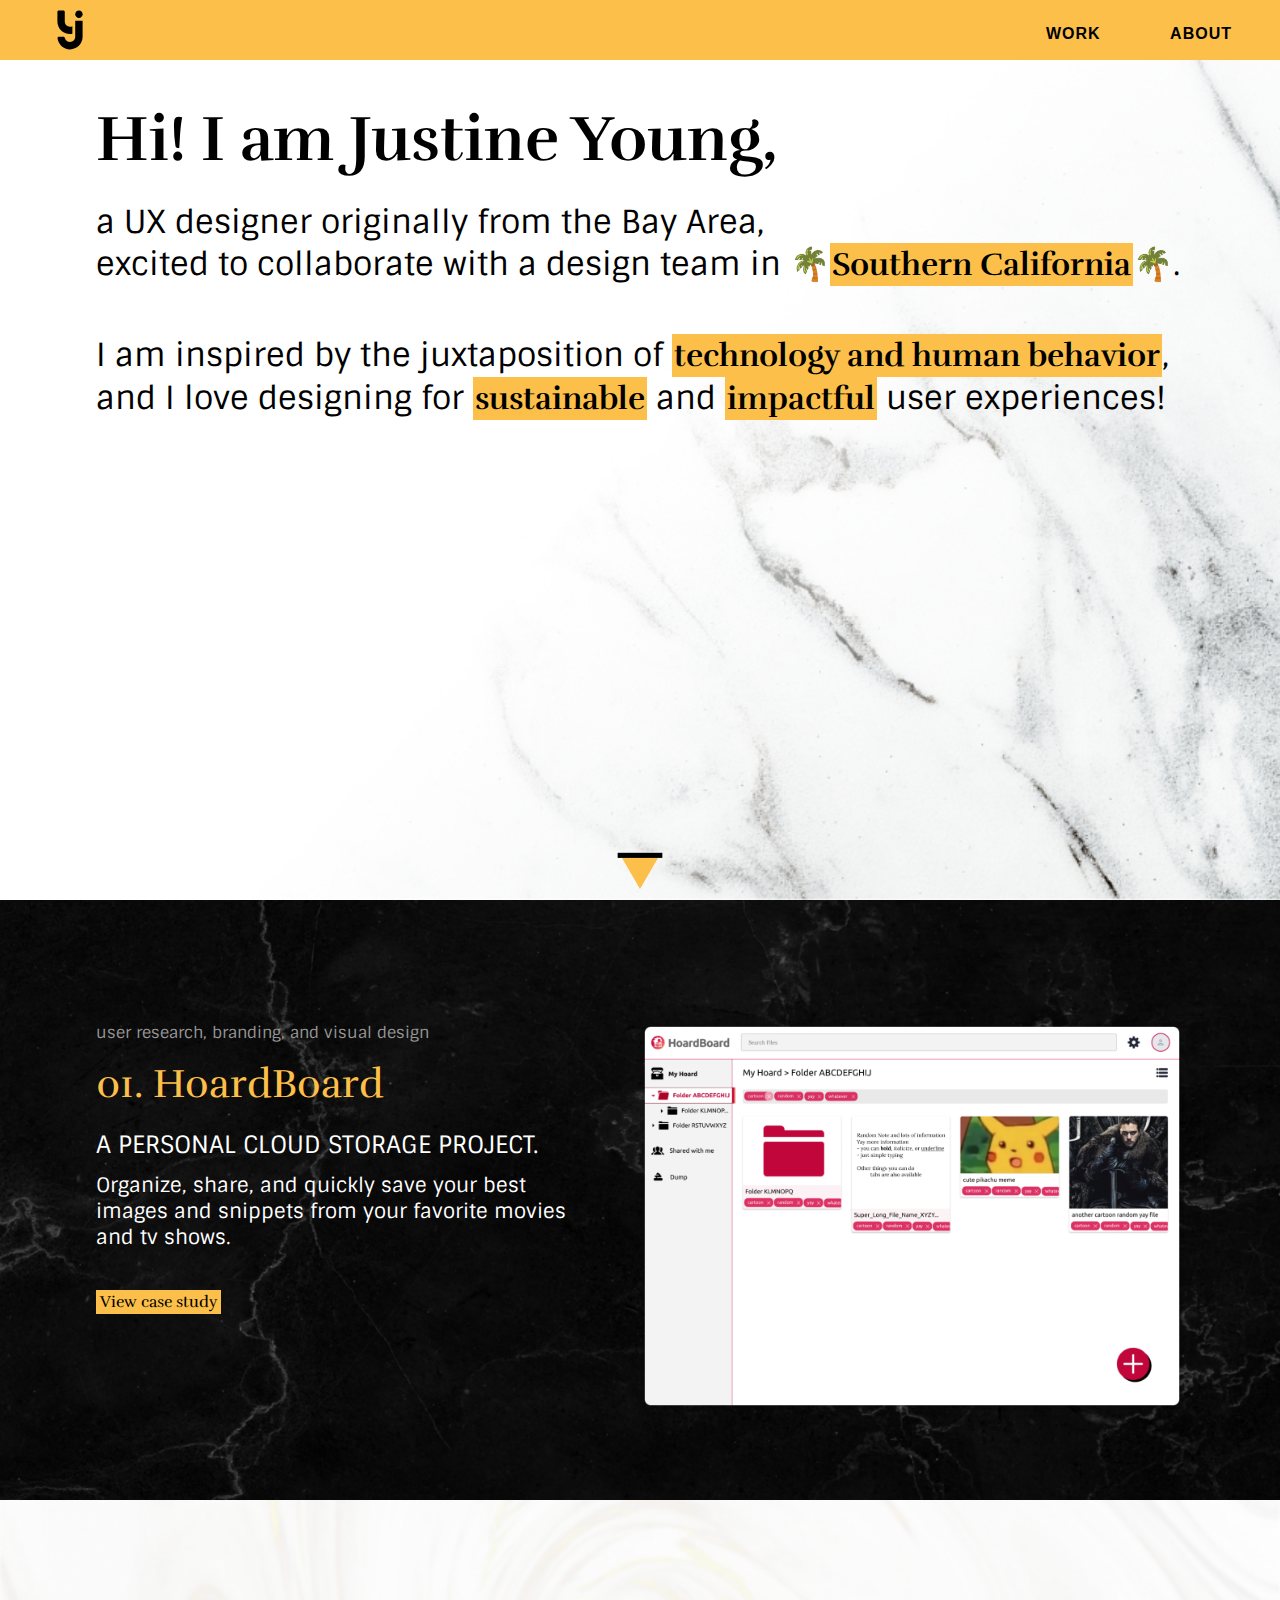
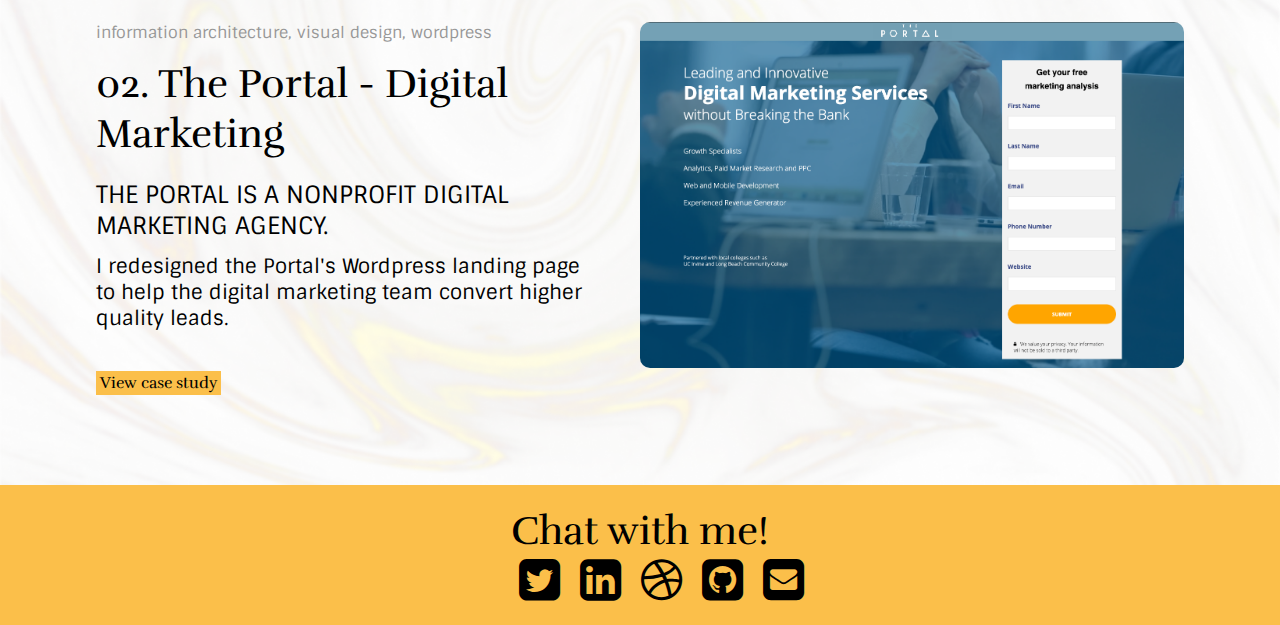
==== commit d296e348: "Adding digital marketing case study with updates to main" ====
--- a/index.html
+++ b/index.html
@@ -37,23 +37,23 @@
       <a href="/index.html">
         <img src="images/blacklogo-clear.svg" alt="logo" href="/index.html">
       </a>
-      <a href="/project.html" alt="Work" class="vertical-center"><span>Work</span></a>
+      <a href="/index.html#portfolio" alt="Work" class="vertical-center"><span>Work</span></a>
       <a href="/about.html" alt="About Me" class="vertical-center"><span>About</span></a>
     </nav>
 
     <!-- hero unit -->
     <header class="hero">
       <section class="container">
-        <h1>Hey, I am Justine Young,</h1>
+        <h1 class=""><span>Hi! I am Justine Young,</span></h1>
         <p class="herotext">
         a UX designer originally from the Bay Area,
-        <br>currently living in 🌴<span class="yellowbox">Orange County</span>🌴.
+        <br>excited to collaborate with a design team in 🌴<span class="yellowbox">Southern California</span>🌴.
         </p>
         <br>
         <p class="double-spaced herotext">
-        I am inspired by the intersection of <span class="yellowbox">technology and health</span>🏥,
+        I am inspired by the juxtaposition of <span class="yellowbox">technology and human behavior</span>,
         <br>
-        and I am also interested in creating solutions for <span class="yellowbox">entertainment</span> and <span class="yellowbox">e-Commerce</span>👚.</p>
+        and I love designing for <span class="yellowbox">sustainable</span> and <span class="yellowbox">impactful</span> user experiences!</p>
       </section>
       <!-- <div class="arrow"> -->
         <a href="#portfolio"><img src="images/chevron.svg" alt="chevron" class="arrow"></a>
@@ -64,58 +64,79 @@
     <div class="portfolio" id="portfolio">
       <!-- featured work 1 - hoardboard -->
       <section class="work1 container">
-        <a href="/project.html"><h1>HoardBoard</h1>
-        </a>
-        <div class="row whole switch1">
+        <div class="row">
           <div class="column half2">
+            <p class="home-tasks">user research, branding, and visual design</p>
+            <h2><a href="/hoardboard.html">01. HoardBoard</a></h2>
             <h3>A Personal Cloud Storage Project.</h3>
+            <p class="space">Organize, share, and quickly save your best images 
+              and snippets from your favorite movies and tv shows.</p>
+            <!-- <a href="hoardboard.html" alt="featured work" class="viewdetails vertical-center white-text baseline marginbefore">view case study</a> -->
+            <a href="hoardboard.html" alt="featured work" class="yellowbox">View case study</a>
           </div>
           <div class="column half2">
-            <a href="project.html" alt="featured work" class="viewdetails vertical-center white-text">view case study
+            <a href="hoardboard.html" class="view overlay zoom center">
+              <img src="hoardboardimages/intro-solution-dashboard.png" class="img-fluid" width="75%" alt="hoardboard dashboard screen">
+              <div class="mask flex-center rgba-black-strong">
+                <p class="white-text viewdetails">View Case Study</p>
+              </div>
             </a>
           </div>
         </div>
-        <div class="row whole switch2">
+      </section>
+
+      <!-- featured work 2 - the portal -->
+      <section class="work1 work2 container">
+        <div class="row">
           <div class="column half2">
-            <p>Organize, share, and quickly save your best images 
-              and snippets from your favorite movies and tv shows.</p>
+            <p class="home-tasks">information architecture, visual design, wordpress</p>
+            <h2><a href="portal.html">02. The Portal - Digital Marketing</a></h2>
+            <h3>The Portal is a nonprofit digital marketing agency.</h3>
+            <p class="space">I redesigned the Portal's Wordpress landing page to help the digital marketing team convert higher quality leads.</p>
+            <!-- <a href="hoardboard.html" alt="featured work" class="viewdetails vertical-center white-text baseline marginbefore">view case study</a> -->
+            <a href="portal.html" alt="featured work" class=" yellowbox">View case study</a>
           </div>
-          <div class="column half2 whole">
-            <ul class="home-tasks half1">
-              <li>user research</li>
-              <li>branding</li>
-              <li>information architecture</li>
-              <li>prototype testing</li>
-              <li>visual design</li>
-            </ul>
-            <!-- <ul class="home-tasks half1">
-              <li>prototype testing</li>
-              <li>visual design</li>
-            </ul> -->
+          <div class="column half2">
+            <a href="portal.html" class="view overlay zoom center">
+              <img src="portalimages/portal-fold-2.png" class="img-fluid" width="75%" alt="portal website preview">
+              <div class="mask flex-center rgba-white-strong">
+                <p class="black-text viewdetails">View Case Study</p>
+              </div>
+            </a>
           </div>
-          <!-- <div class="column half2">
-            <p>Organize, share, and quickly save your best images 
-              and snippets from your favorite movies and tv shows.</p>
-          </div> -->
-        </div>
-        <div class="row whole switch3">
-          <a href="project.html" class="hb">
-            <!-- <img src="images/hoardboard-screens-white.png" 
-            alt="white mobile screens" width="100%">
-            <div class="middle">View Case Study</div> -->
-            <div class="view overlay zoom">
-                <img src="images/hoardboard-screens-white.png"
-                class="img-fluid " alt="white mobile screen">
-                <div class="mask flex-center rgba-white-strong">
-                    <p class="black-text">View Case Study</p>
-                </div>
-            </div>
-          </a>
-          <!--Zoom effect-->
         </div>
       </section>
+
+
+      <!-- featured work 3 - imgoing -->
+      <!-- <section class="work1 container">
+          <div class="row">
+            <div class="column seventyfive">
+              <p class="home-tasks">user experience and visual design</p>
+              <h2> 03. Event App (coming up!)</h2>
+              <h3>Meetup meets Facebook.</h3>
+              <p class="space">This application is an event planning platform that brings
+                people together face to face, similar to how social media can bring people together through their interests and similarities.</p>
+              <p class="white-text">(Case Study in progress)</p>
+            </div>
+          </div>
+        </section> -->
+
+        <!-- visual design work -->
+        <!-- <section class="work1 work2 container">
+          <h2><a href="portal.html">Other Visual Work</a></h2>
+          <div class="row">
+            <div class="column half2">
+              <img src="images/prism-foundation-color.png" class="img-fluid shadow" width="50%" alt="prism foundation colored logo">
+            </div>
+            <div class="column half2">
+              <img src="images/prism-foundation-gray.png" class="img-fluid shadow" width="50%" alt="prism foundation gray logo">
+            </div>
+          </div>
+        </section> -->
+
     </div>
-
+    <!-- footer -->
     <footer class="container">
       <div class="box center">
         <h2>Chat with me!</h2>
--- a/css/style.css
+++ b/css/style.css
@@ -47,6 +47,12 @@
   -webkit-transition: 0.2s;
 }
 
+.active {
+  font-weight: bold;
+  text-decoration: underline;
+  text-decoration-color: white;
+}
+
 main {
   display: flex;
   flex-direction: column;
@@ -81,7 +87,14 @@
   font-size: 4em;
   font-weight: bold;
   font-family: 'Rufina', serif;
-  padding-bottom: 0.75em;
+  margin-bottom: 0.45em;
+  /* display: inline-block; */
+}
+
+.work1 a:hover {
+  text-decoration: underline;
+  text-decoration-color: #FBBF4A;
+  -webkit-transition: 0.5s;
 }
 
 .portfolio h1 {
@@ -107,9 +120,10 @@
 h2 {
   font-family: "Rufina";
   line-height: normal;
-  font-size: 2em;
+  font-size: 2.5em;
   padding-bottom: 0.5em;
   font-weight: bold;
+  /* border: 2px solid red; */
 }
 
 h3 {
@@ -117,6 +131,7 @@
   line-height: normal;
   text-transform: uppercase;
   font-size: 1.5em;
+  margin-bottom: 0.5em;
 }
 
 .home-tasks {
@@ -124,7 +139,7 @@
   line-height: normal;
   text-transform: lowercase;
   font-size: 1em;
-  padding-left: 1em;
+  color: #979797;
 }
 
 h5 {
@@ -139,12 +154,16 @@
   font-family: 'Rufina', serif;
   display: inline-block;
   background-color: #FBBF4A;
+  padding: 2px;
+}
+
+.work1 .yellowbox {
+  padding: 4px;
 }
 
 .container {
   padding: 3em 6em 3em 6em;
   /* top right bottom left */
-  /* border: 2px mediumaquamarine solid; */
 }
 
 .arrow {
@@ -159,8 +178,21 @@
   background: url(/images/black-bg.png) center / cover;
   color: white;
   padding-top: 90px;
+  padding-bottom: 90px;
   display: flex;
   flex-flow: column wrap;
+}
+
+.work1 h2 a {
+  color: #FBBF4A;
+}
+.work2 {
+  background: url(/portalimages/warm-marble-bg.png) center / cover;
+  color: black;
+}
+
+.work2 h2 a {
+  color: black;
 }
 
 .work1 .column:first-child {
@@ -173,8 +205,8 @@
 
 .work1 img {
   width: 100%;
-  border-radius: 15px;
-  margin-top: 30px;
+  border-radius: 10px;
+  /* margin-top: 30px; */
   opacity: 1;
   transition: 0.5s ease;
   backface-visibility: hidden;
@@ -190,36 +222,25 @@
   -ms-transform: translate(-50%, -50%);
   text-align: center;
   border: solid 5px pink;
-}
-
-.hb:hover{
-  transition: 0.5s ease;
-  background-color: Grey;
-  opacity: 0.5;
-  z-index: 1;
-}
-
-.hb:hover .middle {
-  opacity: 1;
-  z-index: 1;
 } */
+
+.view.zoom {
+  cursor: pointer;
+  /* width: 50%; */
+}
 
 footer {
   height: 140px;
   width: 100%;
   background-color: #FBBF4A;
-  /* padding-top: 3em;
-  padding-bottom: 3em; */
   text-align: center;
-  /* bottom: 0; */
-  display: flex;
-  /* align-content: center; */
+  display: flex;
   align-self: center;
+  flex-flow: column;
+  justify-content: center;
 }
 
 .box {
-  display: flex;
-  flex-flow: column;
   width: 50%;
   /* border: green 2px solid; */
 }
@@ -236,6 +257,7 @@
 
 footer a:hover {
   background: white;
+  -webkit-transition: 0.2s;
 }
 
 .fa {
@@ -255,9 +277,29 @@
   padding-top: 60px;
 }
 
-.me {
+/* .me {
   width: 40%;
   float: left;
+  border: 2px black solid;
+} */
+
+.mypic {
+  width: 100%;
+}
+
+.aboutme {
+  display: flex;
+  flex-flow: row;
+}
+
+.me {
+  display: flex;
+  flex-flow: column;
+  justify-content: flex-start;
+}
+
+.me .viewdetails {
+  background-color: white;
 }
 
 .introduction {
@@ -339,7 +381,7 @@
 .headerdetails {
   background-color: #3E3E3E;
   color: white;
-  padding: 5em;
+  padding: 5em 6em;
   display: flex;
   justify-content: space-around;
   flex-direction: column;
@@ -401,13 +443,16 @@
 }
 
 .title {
-  background-color: #FBBF4A;
-  display: flex;
-  padding: 2em;
+  /* background-color: #FBBF4A; */
+  background-color: black;
+  color: white;
+  display: flex;
+  padding: 7em 2em;
   /* top right bottom left */
   /* border: pink 2px solid; */
   flex-direction: column;
   font-size: 1.25em;
+  min-height: 50vh;
 }
 
 .caption {
@@ -422,7 +467,7 @@
 }
 
 .title p {
-  width: 75%;
+  width: 50%;
   align-self: center;
 }
 
@@ -475,8 +520,8 @@
   padding-bottom: 1em;
 }
 
-.halftopmargin {
-  margin-top: 0.5em;
+.halfspacebefore {
+  padding-top: 0.5em;
 }
 
 /* .callout ul{
@@ -510,6 +555,7 @@
 .shadow {
   -webkit-box-shadow: 0 0 10px #C5c5c5;
   box-shadow: 0 0 10px #C5c5c5;
+  /* border: lightgray solid 1px; */
 }
 
 .facts li {
@@ -603,7 +649,7 @@
 }
 
 .row {
-  /* border: 2px seagreen solid; */
+  /* border: 2px red solid; */
   display: flex;
   padding-top: 2em;
 }
@@ -721,6 +767,10 @@
   margin-top: 5em;
 }
 
+.halfmarginbefore {
+  margin-top: 2.5em;
+}
+
 .finalmockups .whole{
   background: url(/hoardboardimages/finalmockups-mobile.png) center / cover;
   display: flex;
@@ -728,7 +778,7 @@
   justify-content: center;
 }
 
-.finalmockups .viewdetails {
+.finalmockups .viewdetails, .project .viewdetails {
   background-color: #FBBF4A;
 }
 
@@ -752,14 +802,39 @@
   text-decoration-color: #FBBF4A;
 }
 
+.round {
+  border-radius: 10px;
+}
+
+.project .column {
+  padding: 2em 2em;
+}
+
+.project p a{
+  color: white;
+  /* background: #FBBF4A; */
+  font-weight: bold;
+  display: inline-block;
+}
+
+.right-align {
+  text-align: right;
+  right: 0;
+  justify-content: flex-end;
+}
 /* .column {
   border: 2px orange dotted;
 } */
 
+/* .gif {
+  background: url(/portalimages/oldscroll-downsizedlarge.gif);
+  padding: 50px;
+} */
+
 /* phones */
 @media screen and (max-width: 575px) {
   .container {
-    padding: 1em;
+    padding: 0.5em;
   }
 
   .row {
@@ -769,6 +844,7 @@
   .onethird {
     width: 100%;
     margin-top: 1em;
+    /* border: black solid 2px; */
   }
 
   .intro img {
@@ -781,6 +857,19 @@
 
   footer .onethird {
     width: 100%;
+  }
+
+  .callout {
+    padding: 2em 1em;
+    font-size: 1.25rem;
+    width: 80%;
+    /* margin-left: 20em;
+    margin-right: 20em; */
+    margin-bottom: 3em;
+  }
+
+  .callouttitle {
+    text-align: center;
   }
   
 }
@@ -791,15 +880,21 @@
     padding: 2em;
   }
 
+  .headerdetails {
+    padding: 5em;
+  }
+/* 
   .me {    
     padding: 200px;
     background: url(/images/aboutme.jpg) center / cover;
     margin-bottom: 2em;
-  }
-
-  .aboutme img {
+    width: 100%;
+    height: 30%;
+  } */
+
+  /* .aboutme img {
     display: none;
-  }
+  } */
 
   .introduction {
     display: flex;
@@ -809,6 +904,7 @@
 
   .top h1{
     padding-bottom: 0.2em;
+    /* border: 2px black solid; */
   }
 
   .aboutme {
@@ -817,16 +913,19 @@
     flex-flow: column wrap;
   }
 
-  .me {
+  .aboutme .viewdetails {
+    margin: 2em 4em 2em 4em;
+  }
+  
+  /* .work1 h3, .work1 h1 {
+    display: flex;
     width: 100%;
-    height: 30%;
-  }
-
-  .work1 h3, .work1 h1, .work1 .viewdetails {
-    text-align: center;
+  } */
+
+  .work1 .viewdetails {
+    border: none;
     display: flex;
-    justify-content: center;
-    width: 100%;
+    background: none;
   }
 
   .whole, .solution, .headertext {
@@ -837,41 +936,12 @@
     flex-flow: wrap;
   }
 
-  .work1 .half1, .work1 .half2,
-  .work1 .row, .work1 .column:first-child {
+  /* .work1 .half2, .work1 .column:first-child {
     padding-top: 0.25em;
     margin-top: 0;
-  }
-
-  .work1 .whole.half2 {
-    display: flex;
-    flex-flow: row;
-    padding-bottom: 1em;
-  }
-
-  .work1 .home-tasks.half1 {
-    width:  50%;
-  }
-
-  /* .work1 .half2.whole {
-    width: 75%;
-    align-self: center;
+    border: 2px green solid;
   } */
 
-  /* .switch1 {
-    order: 1;
-    border: 2px red solid;
-  }
-
-  .switch2 {
-    order: 3;
-    border: 2px orange solid;
-  }
-
-  .switch3 {
-    order: 2;
-    border: 2px yellow solid; 
-  }*/
   .column {
     margin-top: 1em;
     margin-bottom: 1em;
@@ -907,8 +977,8 @@
 
   .preferencetests {
     padding: 1.5em;
-    margin-left: 2em;
-    margin-right: 2em;
+    margin-left: 0em;
+    margin-right: 0em;
   }
 
   .test .twothirds, .test .onethird {
@@ -938,11 +1008,19 @@
 }
 
 /* laptops */
-@media screen and (max-width: 1199px) {
-  /* .container {
-    padding-top: 2em;
-    padding-bottom: 2em;
-    padding-left: 5em;
-    padding-right: 5em;
-  } */
+/* @media screen and (min-width: 1199px) { */
+@media screen and (min-width: 1560px) {
+  .container {
+    padding: 4em 20em;
+  }
+
+  .title {
+    background-color: #FBBF4A;
+    padding: 10em 20em;
+    max-height: 100vh;
+  }
+
+  .headerdetails {
+    padding: 5em 20em;
+  }
 }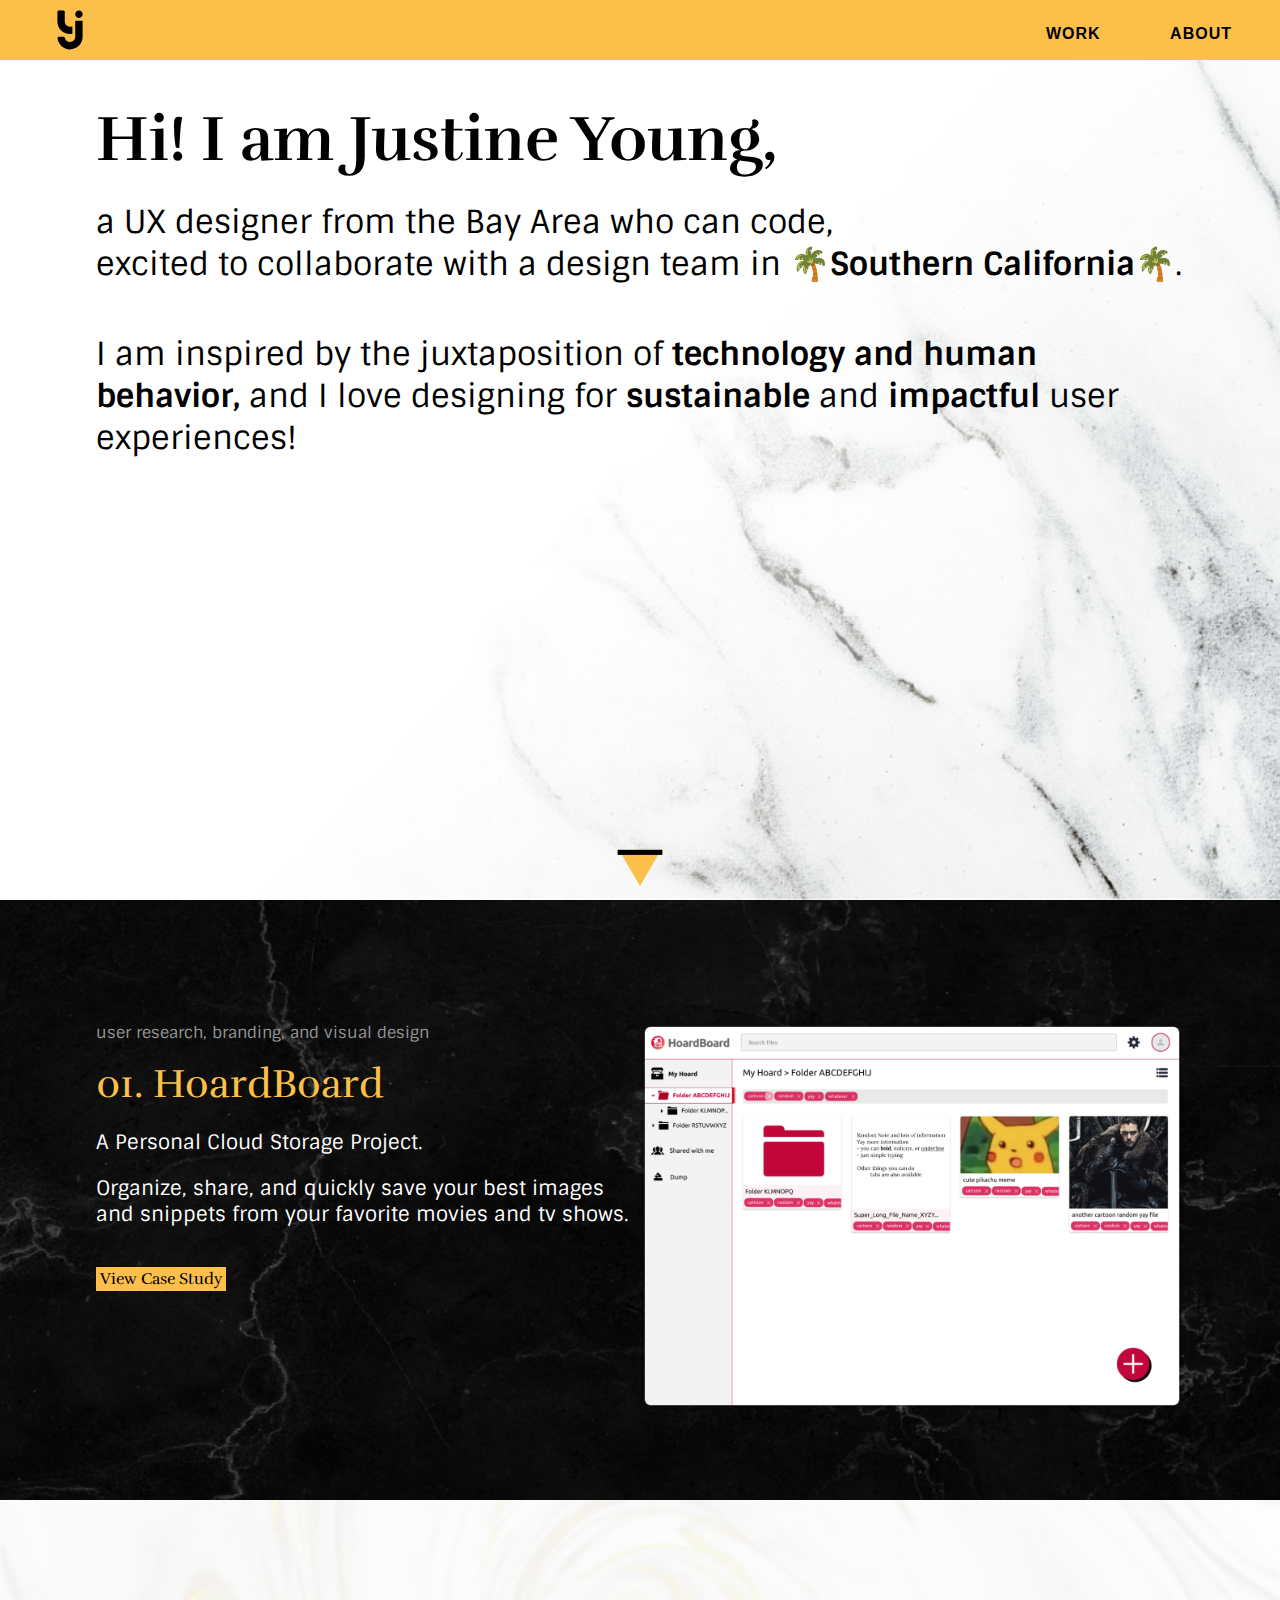
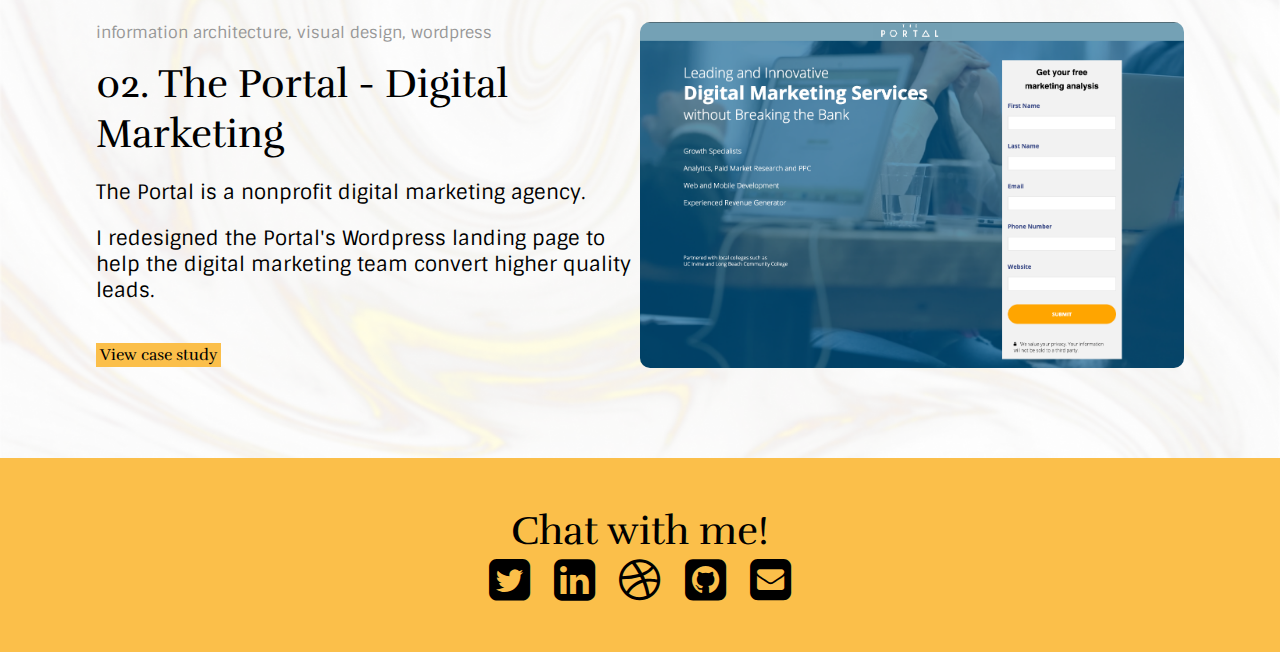
==== commit bed6be8c: "change footer for safari" ====
--- a/index.html
+++ b/index.html
@@ -46,18 +46,18 @@
       <section class="container">
         <h1 class=""><span>Hi! I am Justine Young,</span></h1>
         <p class="herotext">
-        a UX designer originally from the Bay Area,
-        <br>excited to collaborate with a design team in 🌴<span class="yellowbox">Southern California</span>🌴.
+        a UX designer from the Bay Area who can code,
+        <br>excited to collaborate with a design team in 🌴<span class="">Southern California</span>🌴.
         </p>
         <br>
         <p class="double-spaced herotext">
-        I am inspired by the juxtaposition of <span class="yellowbox">technology and human behavior</span>,
-        <br>
-        and I love designing for <span class="yellowbox">sustainable</span> and <span class="yellowbox">impactful</span> user experiences!</p>
+        I am inspired by the juxtaposition of <span class="">technology and human behavior,</span>
+        <!-- <br> -->
+        and I love designing for <span class="">sustainable</span> and <span class="">impactful</span> user experiences!</p>
       </section>
-      <!-- <div class="arrow"> -->
-        <a href="#portfolio"><img src="images/chevron.svg" alt="chevron" class="arrow"></a>
-      <!-- </div> -->
+      <div class="arrow">
+        <a href="#portfolio"><img src="images/chevron.svg" alt="chevron"></a>
+      </div>
     </header>
 
     <!-- portfolio work below -->
@@ -68,11 +68,11 @@
           <div class="column half2">
             <p class="home-tasks">user research, branding, and visual design</p>
             <h2><a href="/hoardboard.html">01. HoardBoard</a></h2>
-            <h3>A Personal Cloud Storage Project.</h3>
+            <p>A Personal Cloud Storage Project.</p>
             <p class="space">Organize, share, and quickly save your best images 
               and snippets from your favorite movies and tv shows.</p>
             <!-- <a href="hoardboard.html" alt="featured work" class="viewdetails vertical-center white-text baseline marginbefore">view case study</a> -->
-            <a href="hoardboard.html" alt="featured work" class="yellowbox">View case study</a>
+            <a href="hoardboard.html" alt="featured work" class="yellowbox"><h4">View Case Study</h4></a>
           </div>
           <div class="column half2">
             <a href="hoardboard.html" class="view overlay zoom center">
@@ -91,7 +91,7 @@
           <div class="column half2">
             <p class="home-tasks">information architecture, visual design, wordpress</p>
             <h2><a href="portal.html">02. The Portal - Digital Marketing</a></h2>
-            <h3>The Portal is a nonprofit digital marketing agency.</h3>
+            <p>The Portal is a nonprofit digital marketing agency.</p>
             <p class="space">I redesigned the Portal's Wordpress landing page to help the digital marketing team convert higher quality leads.</p>
             <!-- <a href="hoardboard.html" alt="featured work" class="viewdetails vertical-center white-text baseline marginbefore">view case study</a> -->
             <a href="portal.html" alt="featured work" class=" yellowbox">View case study</a>
@@ -134,21 +134,19 @@
             </div>
           </div>
         </section> -->
+    </div>
 
-    </div>
+
     <!-- footer -->
     <footer class="container">
       <div class="box center">
-        <h2>Chat with me!</h2>
+        <h2 class="center">Chat with me!</h2>
         <div class="onethird">
-          <a href="https://www.twitter.com/justinehyoung"><i class="fa fa-twitter-square fa-3x black-text" aria-hidden="true"></i></a>
-          <a href="https://www.linkedin.com/in/justinehyoung/"><i class="fa fa-linkedin-square fa-3x black-text" aria-hidden="true"></i></a>
-          <a href="https://dribbble.com/justineyoung">
-            <!-- <img src="images/dribbble-square.svg" alt="" class="fa"> -->
-            <i class="fa fa-dribbble fa-3x black-text" aria-hidden="true"></i>
-          </a>
-          <a href="https://www.github.com/justineyoung"><i class="fa fa-github-square fa-3x black-text" aria-hidden="true"></i></a>
-          <a href="mailto:justinehyoung@gmail.com"><i class="fa fa-envelope-square fa-3x black-text" aria-hidden="true"></i></a>
+          <a href="https://www.twitter.com/justinehyoung" target="_blank"><i class="fa fa-twitter-square fa-3x black-text" aria-hidden="true"></i></a>
+          <a href="https://www.linkedin.com/in/justinehyoung/" target="_blank"><i class="fa fa-linkedin-square fa-3x black-text" aria-hidden="true"></i></a>
+          <a href="https://dribbble.com/justineyoung" target="_blank"><i class="fa fa-dribbble fa-3x black-text" aria-hidden="true"></i></a>
+          <a href="https://www.github.com/justineyoung" target="_blank"><i class="fa fa-github-square fa-3x black-text" aria-hidden="true"></i></a>
+          <a href="mailto:justinehyoung@gmail.com" target="_blank"><i class="fa fa-envelope-square fa-3x black-text" aria-hidden="true"></i></a>
         </div>
       </div>
     </footer>
--- a/css/style.css
+++ b/css/style.css
@@ -101,11 +101,6 @@
   color: #FBBF4A;
 }
 
-footer h2 {
-  padding-bottom: 0em;
-  /* border: pink 2px solid; */
-}
-
 .herotext {
   font-size: 2rem;
   font-family:'Sintony';
@@ -194,14 +189,6 @@
 .work2 h2 a {
   color: black;
 }
-
-.work1 .column:first-child {
-  padding-right: 3em;
-}
-
-/* .work1 .column:last-child {
-  padding-left: 7em;
-} */
 
 .work1 img {
   width: 100%;
@@ -229,28 +216,29 @@
   /* width: 50%; */
 }
 
+/* ~~~~~~~~~~footer information~~~~~~~~~~~~ */
+
 footer {
-  height: 140px;
+  align-self: center;
+  background-color: #FBBF4A;  
+  display: flex;
+  flex-flow: column;
+  text-align: center;
+  justify-content: center;
   width: 100%;
-  background-color: #FBBF4A;
-  text-align: center;
-  display: flex;
-  align-self: center;
-  flex-flow: column;
-  justify-content: center;
 }
 
 .box {
-  width: 50%;
+  width: 60%;
   /* border: green 2px solid; */
+  display: flex;
+  align-items: center;
 }
 
 footer .onethird {
   width: 50%;
   display: flex;
   justify-content: space-around;
-  padding: 0px 5px 0px 5px;
-  align-items: center;
   align-self: center;
   /* border: 2px red solid; */
 } 
@@ -258,6 +246,11 @@
 footer a:hover {
   background: white;
   -webkit-transition: 0.2s;
+}
+
+footer h2 {
+  padding-bottom: 0em;
+  /* border: pink 2px solid; */
 }
 
 .fa {
@@ -822,14 +815,20 @@
   right: 0;
   justify-content: flex-end;
 }
-/* .column {
-  border: 2px orange dotted;
-} */
-
-/* .gif {
-  background: url(/portalimages/oldscroll-downsizedlarge.gif);
-  padding: 50px;
-} */
+
+/* super small phones */
+@media screen and (max-width: 376px) {
+  section.container {
+    padding: 1em;
+    /* border: 2px solid red; */
+  }
+
+  footer.container {
+    /* border: purple solid 2px; */
+    padding-left: 0px;
+    padding-right: 0px;
+  }
+}
 
 /* phones */
 @media screen and (max-width: 575px) {
@@ -857,6 +856,11 @@
 
   footer .onethird {
     width: 100%;
+  }
+
+  .box {
+    width: 100%;
+    /* border: black 2px solid; */
   }
 
   .callout {
@@ -998,12 +1002,8 @@
     align-items: center;
   }
 
-  /* footer span {
-    display: none;
-  } */
-
   footer .onethird {
-    width: 50%;
+    width: 75%;
   }
 }
 
@@ -1015,7 +1015,6 @@
   }
 
   .title {
-    background-color: #FBBF4A;
     padding: 10em 20em;
     max-height: 100vh;
   }
@@ -1023,4 +1022,8 @@
   .headerdetails {
     padding: 5em 20em;
   }
+
+  footer .onethird {
+    width: 50%;
+  } 
 }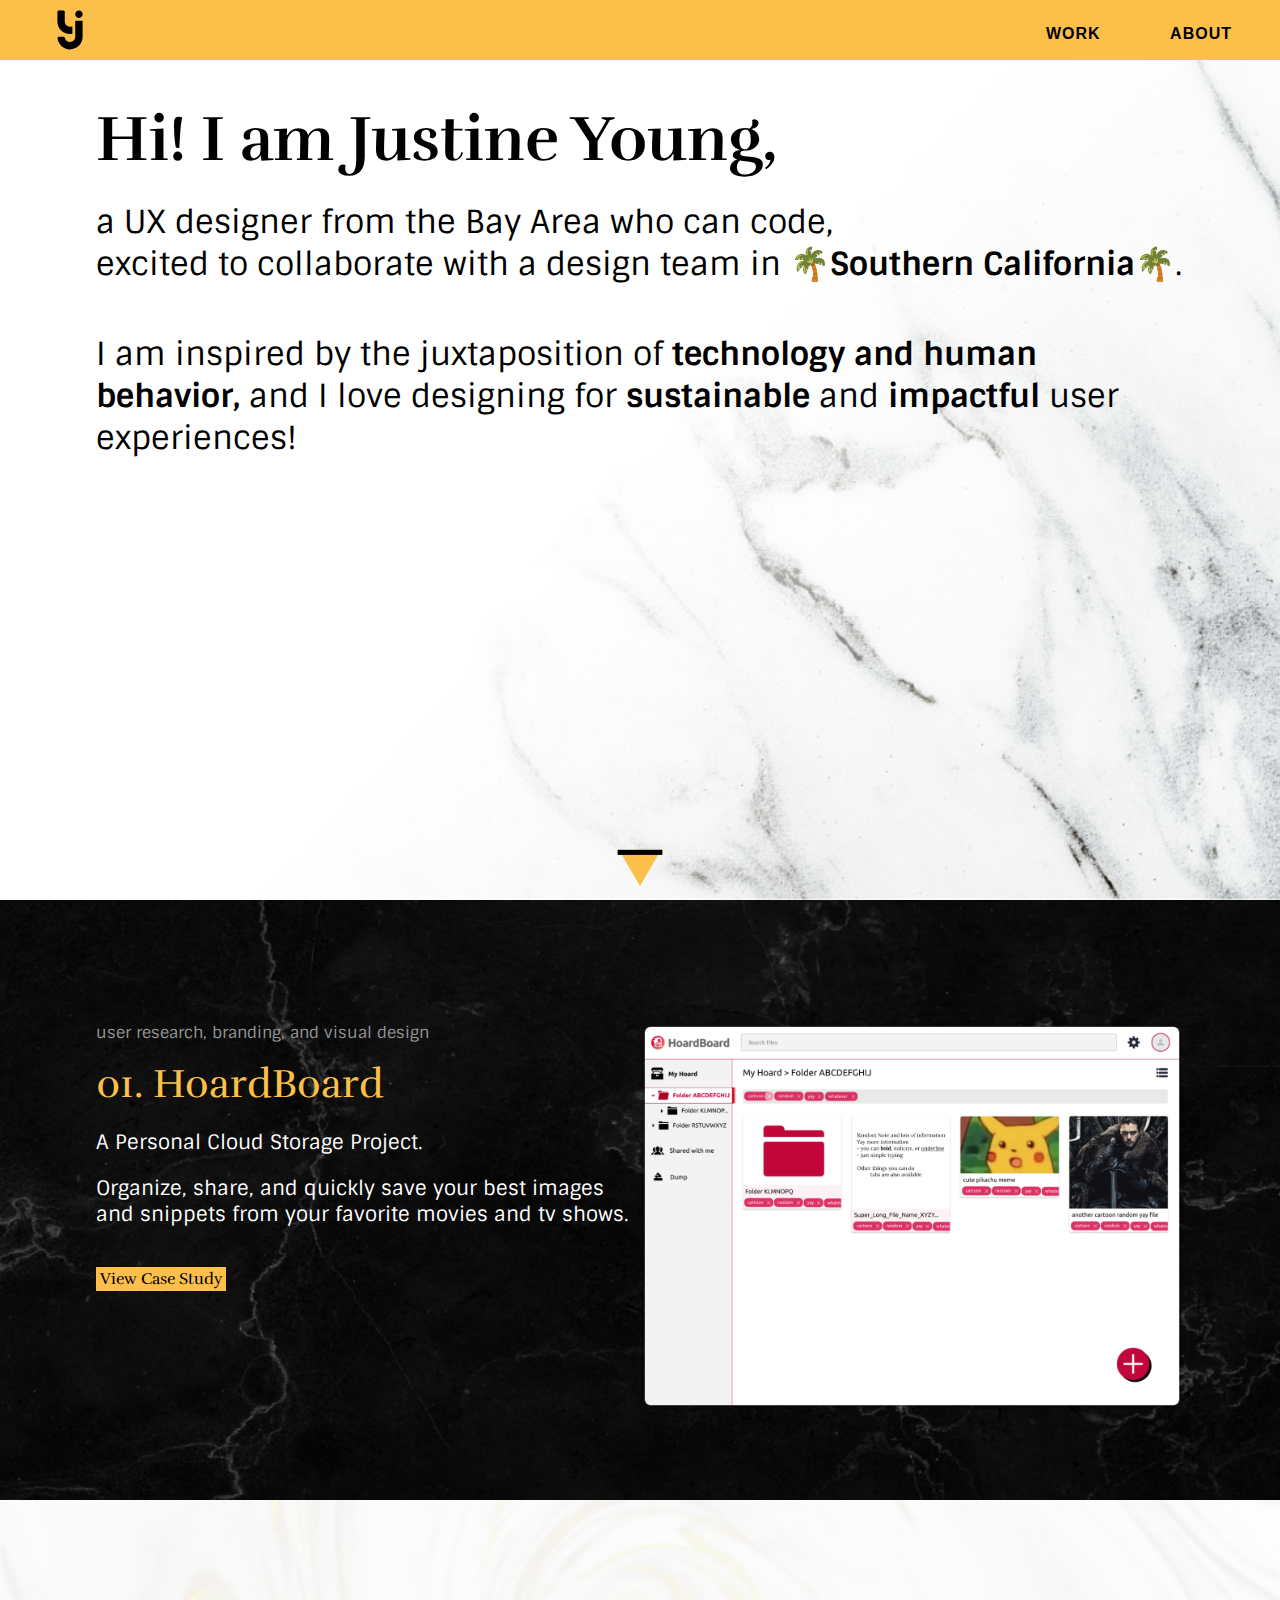
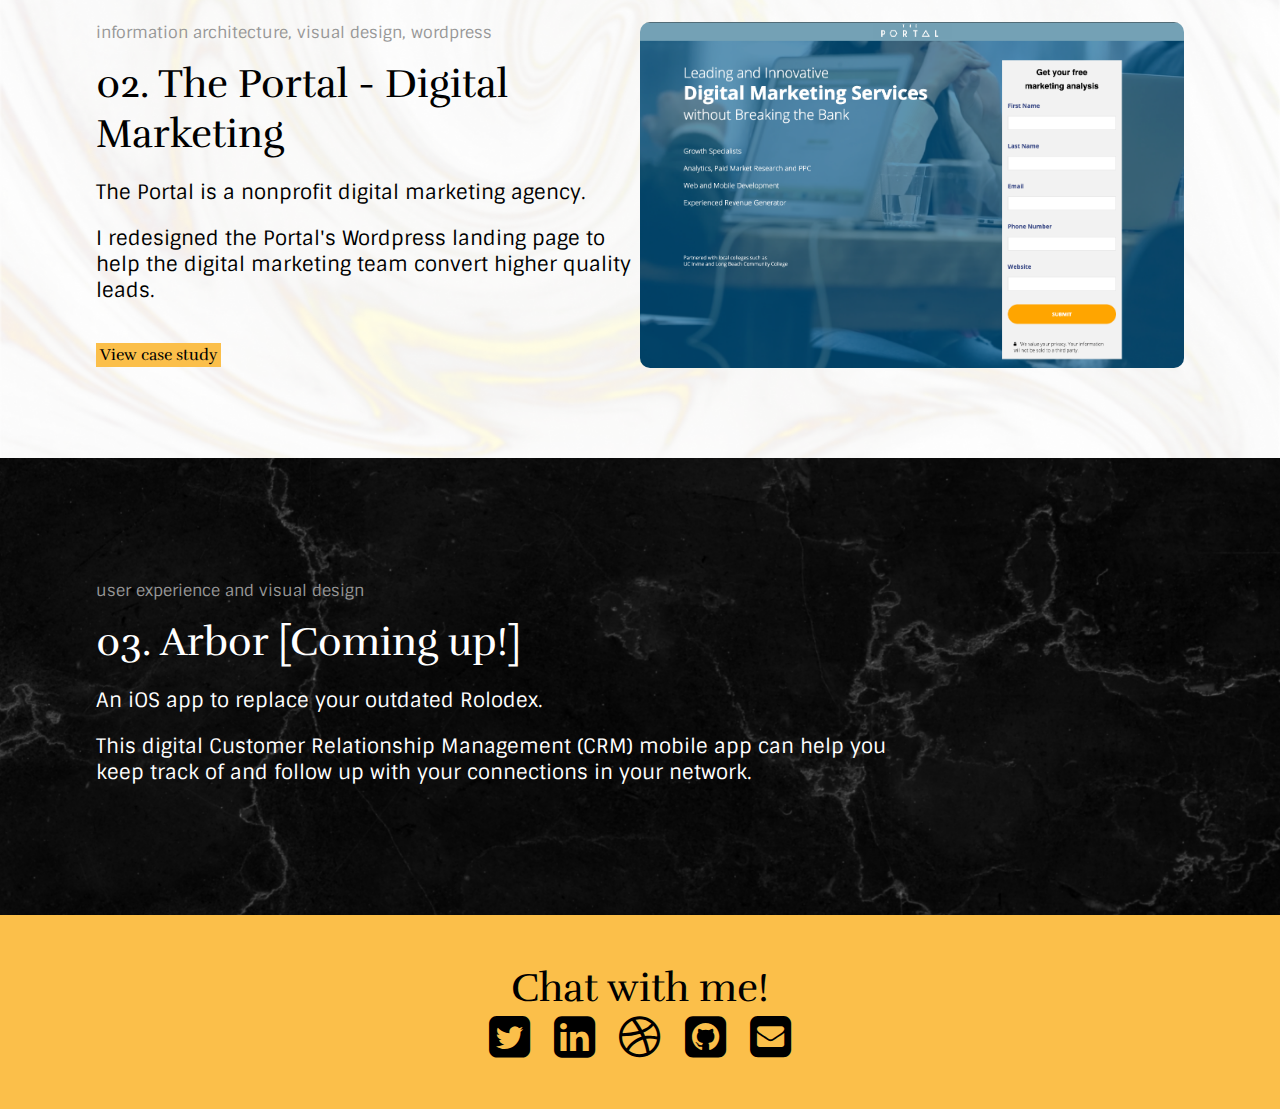
==== commit dedbe607: "update with arbor text" ====
--- a/index.html
+++ b/index.html
@@ -106,9 +106,23 @@
           </div>
         </div>
       </section>
+     
+      <section class="work1 container">
+        <div class="row">
+          <div class="column seventyfive">
+            <p class="home-tasks">user experience and visual design</p>
+            <h2> 03. Arbor [Coming up!]</h2>
+            <p>An iOS app to replace your outdated Rolodex.</p>
+            <p class="space">This digital Customer Relationship Management (CRM) mobile app can help you keep
+              track of and follow up with your connections in your network.
+            </p>
+            <!-- <p class="white-text">(Case Study in progress)</p> -->
+          </div>
+        </div>
+      </section>
 
 
-      <!-- featured work 3 - imgoing -->
+      <!-- featured work 4 - imgoing -->
       <!-- <section class="work1 container">
           <div class="row">
             <div class="column seventyfive">
@@ -121,6 +135,7 @@
             </div>
           </div>
         </section> -->
+  
 
         <!-- visual design work -->
         <!-- <section class="work1 work2 container">
@@ -133,7 +148,7 @@
               <img src="images/prism-foundation-gray.png" class="img-fluid shadow" width="50%" alt="prism foundation gray logo">
             </div>
           </div>
-        </section> -->
+        </section>
     </div>
 
 
